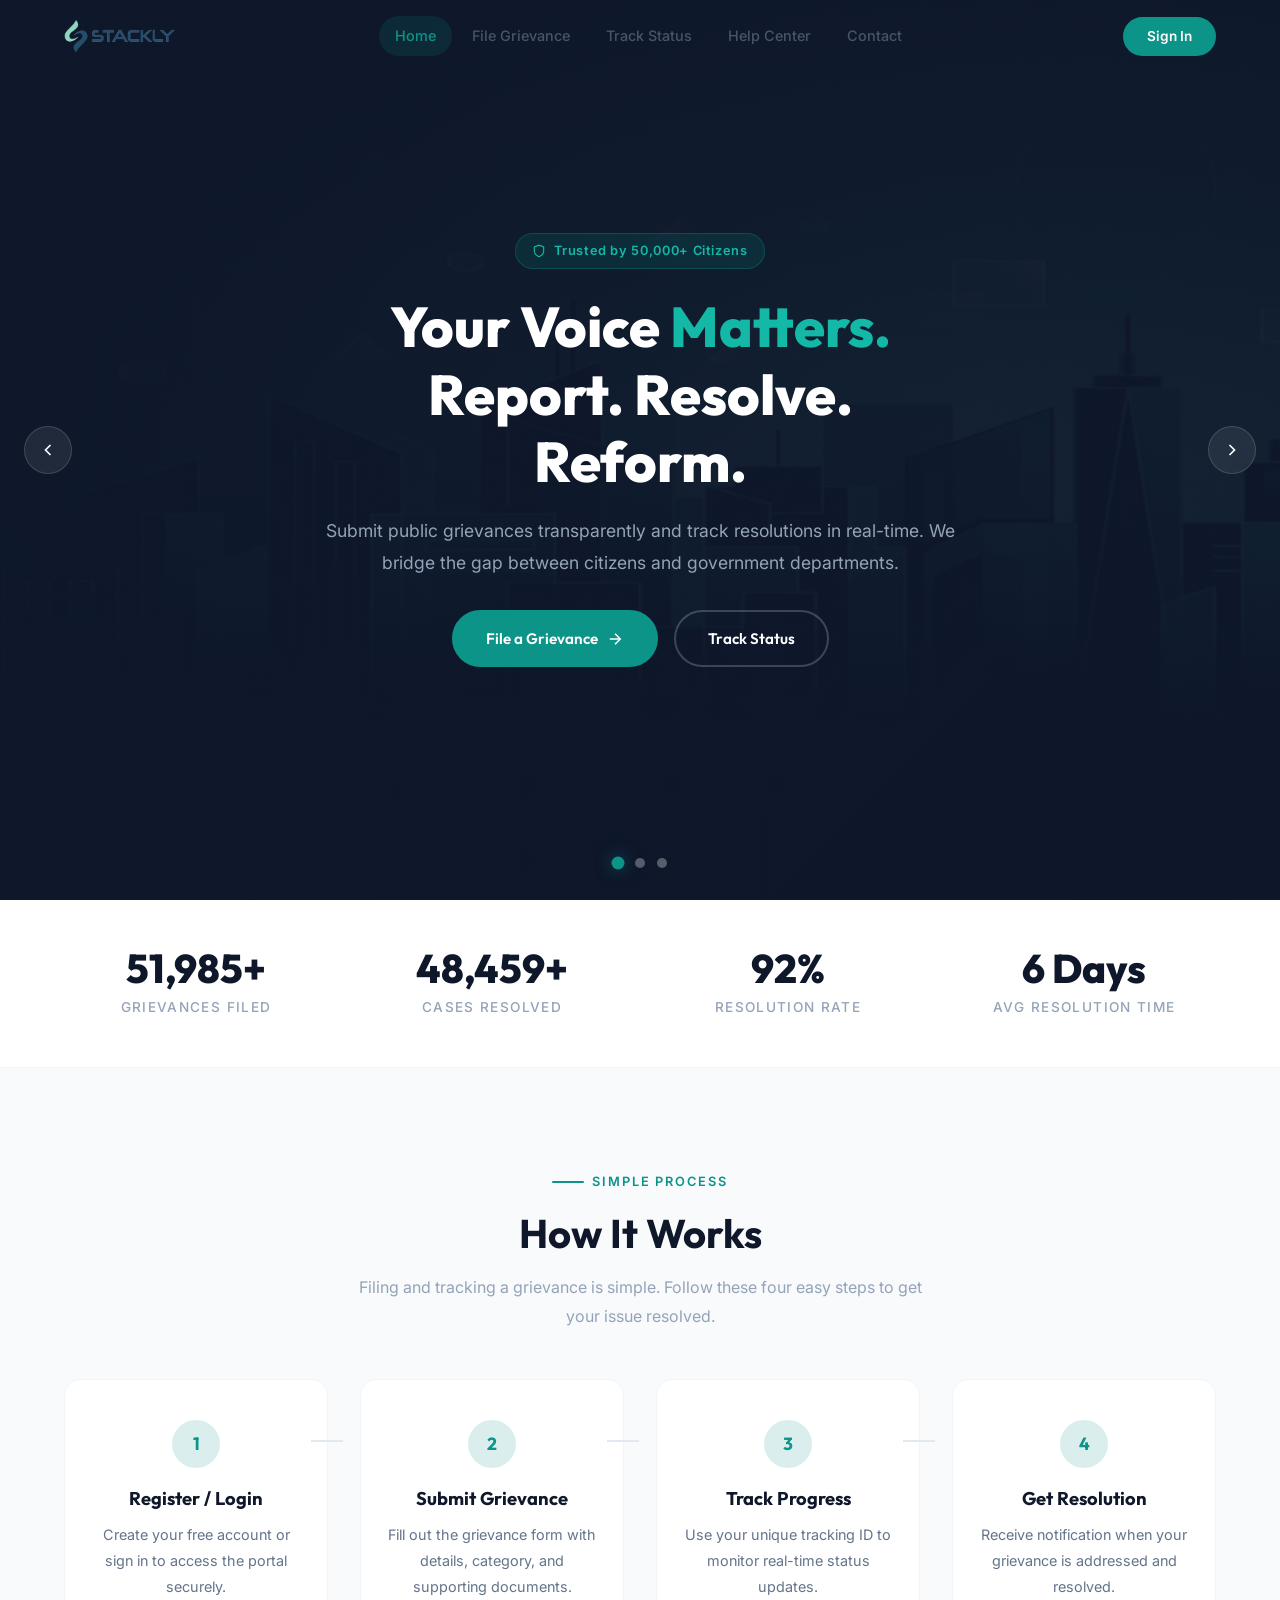
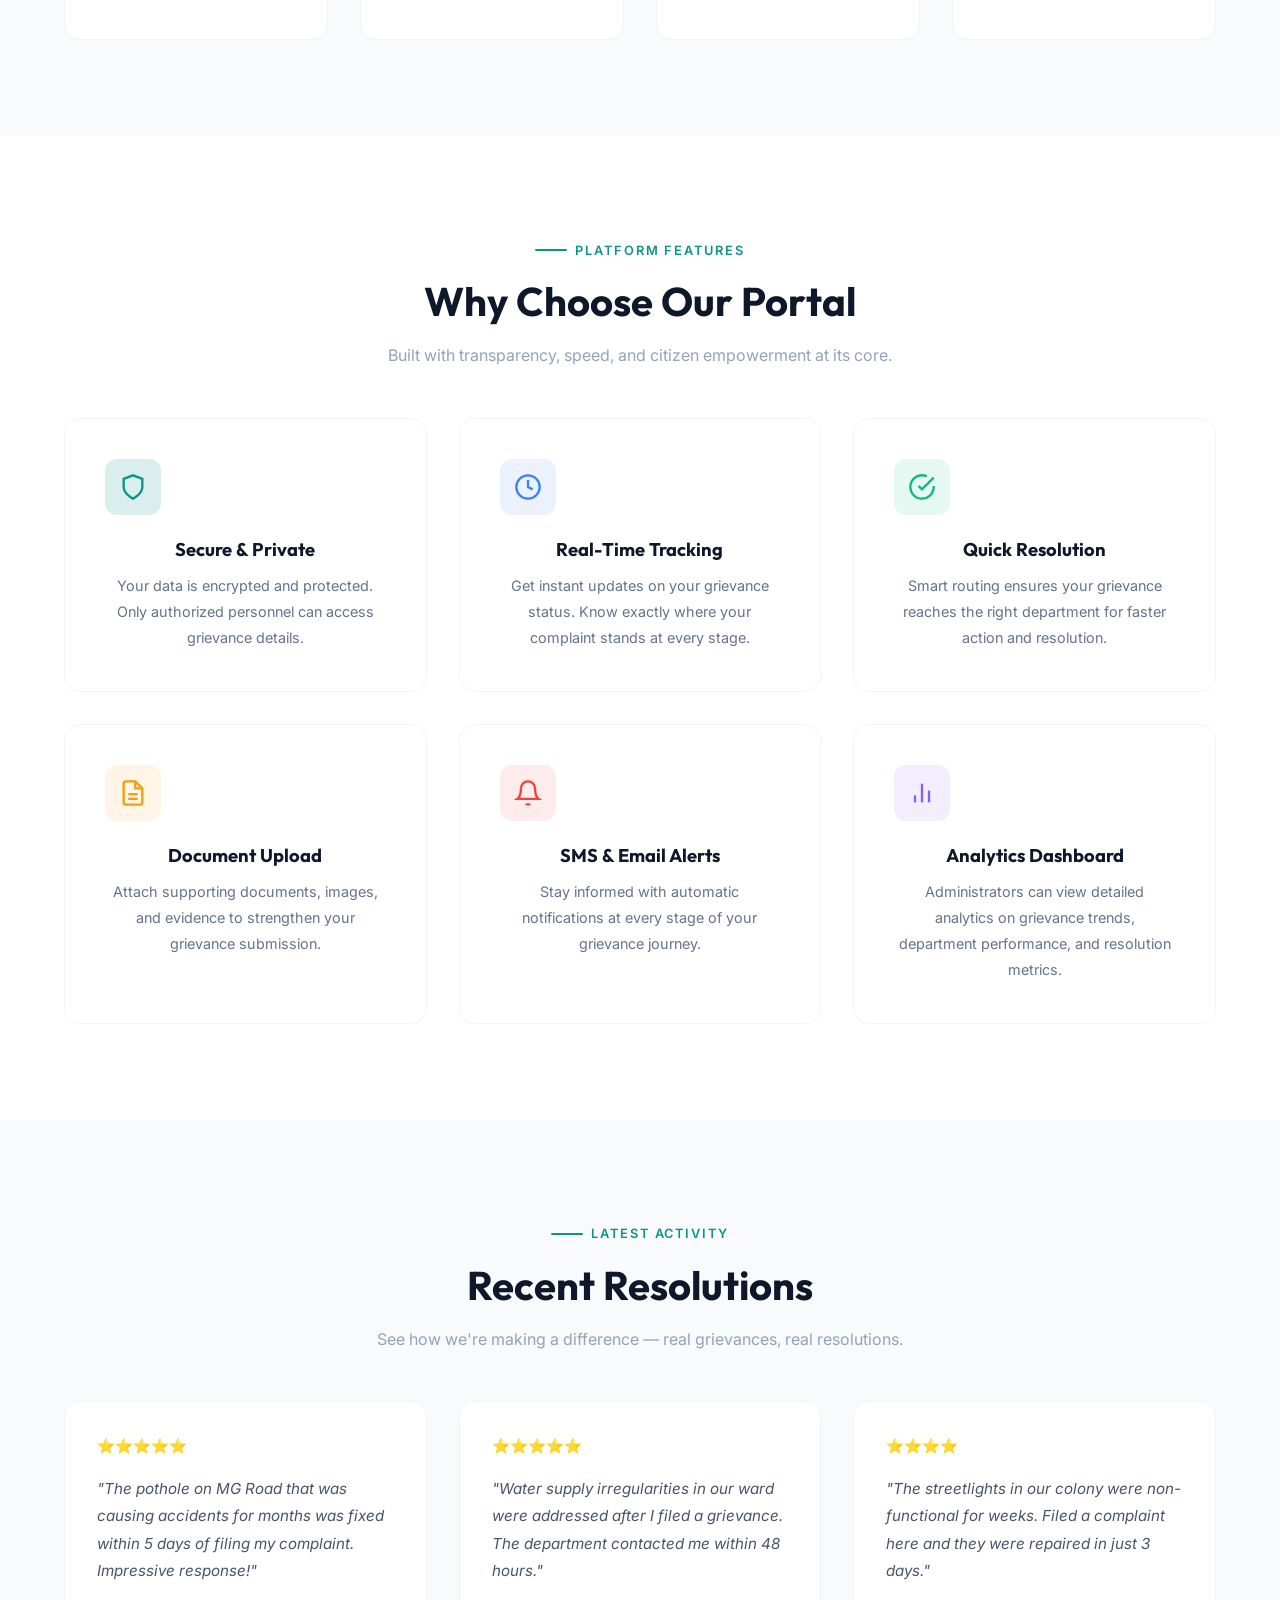
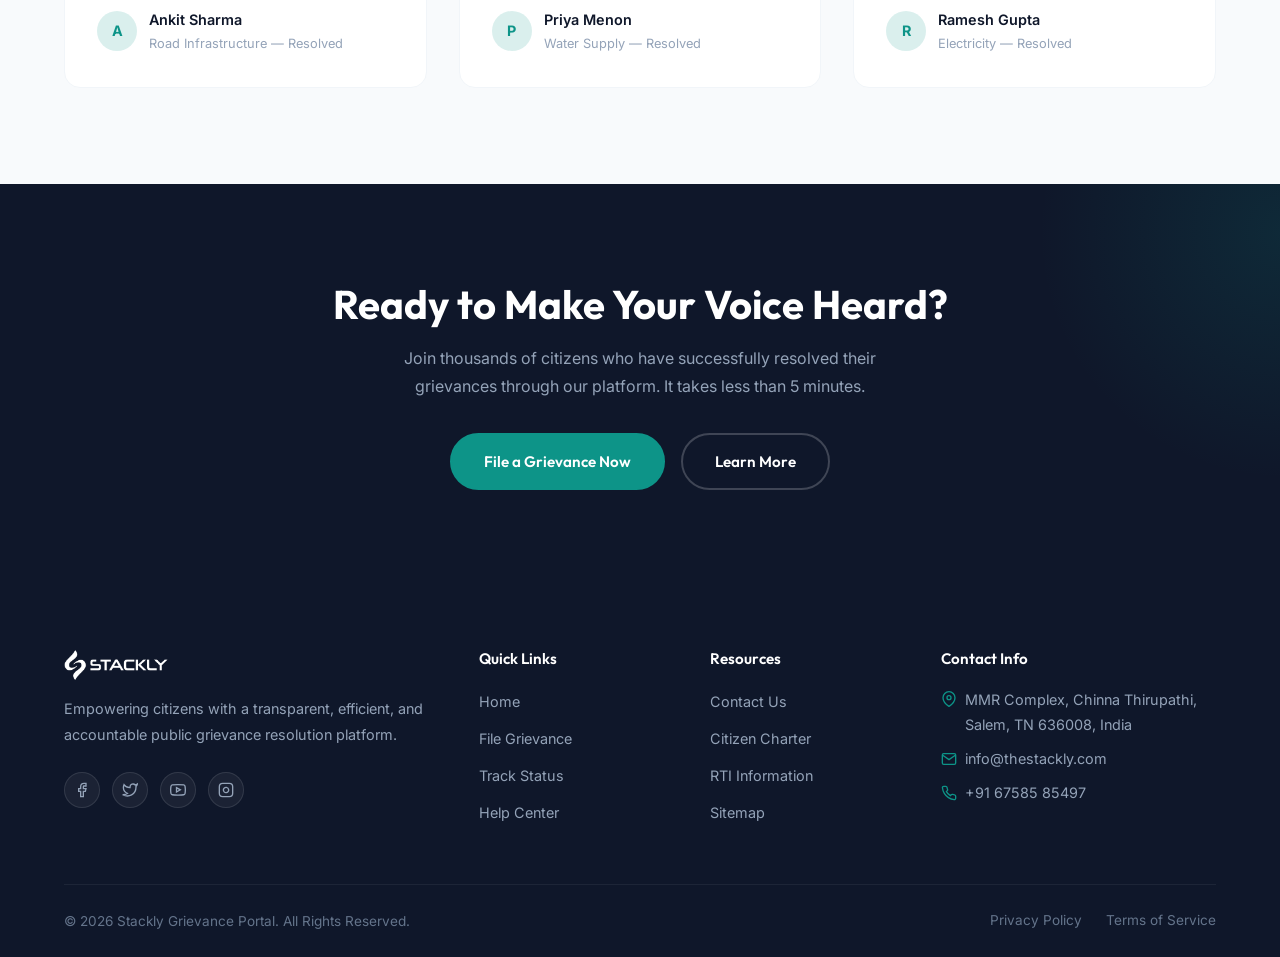
==== index.html @ f41c3563 "hi" ====
<!DOCTYPE html>
<html lang="en">
<head>
  <meta charset="UTF-8" />
  <meta name="viewport" content="width=device-width, initial-scale=1.0" />
  <title>Stackly — Public Grievance Portal</title>
  <meta name="description" content="Submit, track, and resolve public grievances efficiently. Your voice matters — Stackly ensures transparent and timely grievance resolution." />
  <link rel="stylesheet" href="css/style.css" />
</head>
<body>

  <!-- Page Loader -->
  <div id="page-loader" role="status" aria-label="Loading">
    <div class="loader-spinner"></div>
  </div>

  <!-- Header -->
  <header class="header" id="mainHeader">
    <div class="container">
      <a href="index.html" class="logo">
        <img src="images/logo-stackly.webp" alt="Stackly Grievance Portal" />
      </a>
      <nav class="nav-links">
        <a href="index.html" class="active">Home</a>
        <a href="file-grievance.html">File Grievance</a>
        <a href="track-grievance.html">Track Status</a>
        <a href="help-center.html">Help Center</a>
        <a href="contact.html">Contact</a>
      </nav>
      <div class="header-right">
        <a href="login.html" class="header-cta">Sign In</a>
        <button class="ham-btn" aria-label="Open menu">
          <svg viewBox="0 0 24 24" fill="none" stroke="currentColor" stroke-width="2"><line x1="3" y1="6" x2="21" y2="6"/><line x1="3" y1="12" x2="21" y2="12"/><line x1="3" y1="18" x2="21" y2="18"/></svg>
        </button>
      </div>
    </div>
  </header>

  <!-- Mobile Menu -->
  <div id="mobile-menu">
    <button class="mobile-close" aria-label="Close menu">
      <svg width="24" height="24" viewBox="0 0 24 24" fill="none" stroke="currentColor" stroke-width="2"><line x1="18" y1="6" x2="6" y2="18"/><line x1="6" y1="6" x2="18" y2="18"/></svg>
    </button>
    <img src="images/logo-stackly.webp" alt="Stackly" style="height:28px;filter:brightness(0) invert(1);margin-bottom:2rem;" />
    <a href="index.html">Home</a>
    <a href="file-grievance.html">File Grievance</a>
    <a href="track-grievance.html">Track Status</a>
    <a href="help-center.html">Help Center</a>
    <a href="contact.html">Contact</a>
    <a href="login.html" style="color:var(--teal-light);">Sign In</a>
  </div>

  <!-- ===== HERO SLIDER ===== -->
  <section class="hero-slider" id="heroSlider">
    <!-- Geometric Decorations -->
    <div class="hero-geo hero-geo-1"></div>
    <div class="hero-geo hero-geo-2"></div>
    <div class="hero-geo hero-geo-3"></div>

    <div class="hero-track">
      <!-- Slide 1 -->
      <div class="hero-slide active">
        <div class="hero-slide-bg" style="background-image:url('images/hero-1.webp')"></div>
        <div class="hero-slide-overlay"></div>
        <div class="hero-slide-content">
          <div class="hero-badge">
            <svg width="14" height="14" viewBox="0 0 24 24" fill="none" stroke="currentColor" stroke-width="2"><path d="M12 22s8-4 8-10V5l-8-3-8 3v7c0 6 8 10 8 10z"/></svg>
            Trusted by 50,000+ Citizens
          </div>
          <h1>Your Voice <span>Matters.</span><br />Report. Resolve. Reform.</h1>
          <p>Submit public grievances transparently and track resolutions in real-time. We bridge the gap between citizens and government departments.</p>
          <div class="hero-btns">
            <a href="file-grievance.html" class="btn btn-primary">File a Grievance <svg width="18" height="18" viewBox="0 0 24 24" fill="none" stroke="currentColor" stroke-width="2"><line x1="5" y1="12" x2="19" y2="12"/><polyline points="12 5 19 12 12 19"/></svg></a>
            <a href="track-grievance.html" class="btn-ghost">Track Status</a>
          </div>
        </div>
      </div>

      <!-- Slide 2 -->
      <div class="hero-slide">
        <div class="hero-slide-bg" style="background-image:url('images/hero-2.webp')"></div>
        <div class="hero-slide-overlay"></div>
        <div class="hero-slide-content">
          <div class="hero-badge">
            <svg width="14" height="14" viewBox="0 0 24 24" fill="none" stroke="currentColor" stroke-width="2"><circle cx="12" cy="12" r="10"/><polyline points="12 6 12 12 16 14"/></svg>
            Average Resolution: 7 Days
          </div>
          <h1>Fast. Transparent. <span>Accountable.</span></h1>
          <p>Every grievance receives a unique tracking ID. Monitor progress, receive updates, and hold departments accountable — all from one platform.</p>
          <div class="hero-btns">
            <a href="track-grievance.html" class="btn btn-primary">Track Your Grievance</a>
            <a href="help-center.html" class="btn-ghost">How It Works</a>
          </div>
        </div>
      </div>

      <!-- Slide 3 -->
      <div class="hero-slide">
        <div class="hero-slide-bg" style="background-image:url('images/hero-3.webp')"></div>
        <div class="hero-slide-overlay"></div>
        <div class="hero-slide-content">
          <div class="hero-badge">
            <svg width="14" height="14" viewBox="0 0 24 24" fill="none" stroke="currentColor" stroke-width="2"><path d="M17 21v-2a4 4 0 00-4-4H5a4 4 0 00-4 4v2"/><circle cx="9" cy="7" r="4"/><path d="M23 21v-2a4 4 0 00-3-3.87"/><path d="M16 3.13a4 4 0 010 7.75"/></svg>
            Built for Every Citizen
          </div>
          <h1>Building a <span>Better</span> Community Together</h1>
          <p>From infrastructure issues to public service complaints — our portal categorizes, prioritizes, and routes your grievances to the right department.</p>
          <div class="hero-btns">
            <a href="file-grievance.html" class="btn btn-primary">Get Started</a>
            <a href="contact.html" class="btn-ghost">Contact Us</a>
          </div>
        </div>
      </div>
    </div>

    <!-- Slider Controls -->
    <button class="slider-arrow slider-prev" aria-label="Previous slide">
      <svg viewBox="0 0 24 24" fill="none" stroke="currentColor" stroke-width="2"><polyline points="15 18 9 12 15 6"/></svg>
    </button>
    <button class="slider-arrow slider-next" aria-label="Next slide">
      <svg viewBox="0 0 24 24" fill="none" stroke="currentColor" stroke-width="2"><polyline points="9 6 15 12 9 18"/></svg>
    </button>

    <!-- Slider Dots -->
    <div class="slider-dots">
      <button class="slider-dot active" aria-label="Slide 1"></button>
      <button class="slider-dot" aria-label="Slide 2"></button>
      <button class="slider-dot" aria-label="Slide 3"></button>
    </div>
  </section>

  <!-- ===== STATS BAR ===== -->
  <section class="stats-bar">
    <div class="container">
      <div class="stats-grid reveal">
        <div class="stat-item">
          <div class="stat-number" data-count="52480" data-suffix="+">0</div>
          <div class="stat-label">Grievances Filed</div>
        </div>
        <div class="stat-item">
          <div class="stat-number" data-count="48920" data-suffix="+">0</div>
          <div class="stat-label">Cases Resolved</div>
        </div>
        <div class="stat-item">
          <div class="stat-number" data-count="93" data-suffix="%">0</div>
          <div class="stat-label">Resolution Rate</div>
        </div>
        <div class="stat-item">
          <div class="stat-number" data-count="7" data-suffix=" Days">0</div>
          <div class="stat-label">Avg Resolution Time</div>
        </div>
      </div>
    </div>
  </section>

  <!-- ===== HOW IT WORKS ===== -->
  <section class="section" style="background:var(--gray-50);">
    <div class="container text-center">
      <div class="reveal">
        <span class="section-label">Simple Process</span>
        <h2 class="section-title">How It Works</h2>
        <p class="section-subtitle">Filing and tracking a grievance is simple. Follow these four easy steps to get your issue resolved.</p>
      </div>

      <div class="steps-grid stagger-children">
        <div class="step-card reveal">
          <div class="step-number">1</div>
          <h4>Register / Login</h4>
          <p>Create your free account or sign in to access the portal securely.</p>
        </div>
        <div class="step-card reveal">
          <div class="step-number">2</div>
          <h4>Submit Grievance</h4>
          <p>Fill out the grievance form with details, category, and supporting documents.</p>
        </div>
        <div class="step-card reveal">
          <div class="step-number">3</div>
          <h4>Track Progress</h4>
          <p>Use your unique tracking ID to monitor real-time status updates.</p>
        </div>
        <div class="step-card reveal">
          <div class="step-number">4</div>
          <h4>Get Resolution</h4>
          <p>Receive notification when your grievance is addressed and resolved.</p>
        </div>
      </div>
    </div>
  </section>

  <!-- ===== FEATURES ===== -->
  <section class="section">
    <div class="container text-center">
      <div class="reveal">
        <span class="section-label">Platform Features</span>
        <h2 class="section-title">Why Choose Our Portal</h2>
        <p class="section-subtitle">Built with transparency, speed, and citizen empowerment at its core.</p>
      </div>

      <div class="features-grid stagger-children">
        <div class="feature-card reveal">
          <div class="feature-icon" style="background:var(--teal-glow);color:var(--teal);">
            <svg width="28" height="28" viewBox="0 0 24 24" fill="none" stroke="currentColor" stroke-width="2"><path d="M12 22s8-4 8-10V5l-8-3-8 3v7c0 6 8 10 8 10z"/></svg>
          </div>
          <h4>Secure & Private</h4>
          <p>Your data is encrypted and protected. Only authorized personnel can access grievance details.</p>
        </div>
        <div class="feature-card reveal">
          <div class="feature-icon" style="background:var(--info-bg);color:var(--info);">
            <svg width="28" height="28" viewBox="0 0 24 24" fill="none" stroke="currentColor" stroke-width="2"><circle cx="12" cy="12" r="10"/><polyline points="12 6 12 12 16 14"/></svg>
          </div>
          <h4>Real-Time Tracking</h4>
          <p>Get instant updates on your grievance status. Know exactly where your complaint stands at every stage.</p>
        </div>
        <div class="feature-card reveal">
          <div class="feature-icon" style="background:var(--success-bg);color:var(--success);">
            <svg width="28" height="28" viewBox="0 0 24 24" fill="none" stroke="currentColor" stroke-width="2"><path d="M22 11.08V12a10 10 0 11-5.93-9.14"/><polyline points="22 4 12 14.01 9 11.01"/></svg>
          </div>
          <h4>Quick Resolution</h4>
          <p>Smart routing ensures your grievance reaches the right department for faster action and resolution.</p>
        </div>
        <div class="feature-card reveal">
          <div class="feature-icon" style="background:var(--warning-bg);color:var(--warning);">
            <svg width="28" height="28" viewBox="0 0 24 24" fill="none" stroke="currentColor" stroke-width="2"><path d="M14 2H6a2 2 0 00-2 2v16a2 2 0 002 2h12a2 2 0 002-2V8z"/><polyline points="14 2 14 8 20 8"/><line x1="16" y1="13" x2="8" y2="13"/><line x1="16" y1="17" x2="8" y2="17"/></svg>
          </div>
          <h4>Document Upload</h4>
          <p>Attach supporting documents, images, and evidence to strengthen your grievance submission.</p>
        </div>
        <div class="feature-card reveal">
          <div class="feature-icon" style="background:var(--danger-bg);color:var(--danger);">
            <svg width="28" height="28" viewBox="0 0 24 24" fill="none" stroke="currentColor" stroke-width="2"><path d="M18 8A6 6 0 006 8c0 7-3 9-3 9h18s-3-2-3-9"/><path d="M13.73 21a2 2 0 01-3.46 0"/></svg>
          </div>
          <h4>SMS & Email Alerts</h4>
          <p>Stay informed with automatic notifications at every stage of your grievance journey.</p>
        </div>
        <div class="feature-card reveal">
          <div class="feature-icon" style="background:rgba(139,92,246,0.1);color:#8b5cf6;">
            <svg width="28" height="28" viewBox="0 0 24 24" fill="none" stroke="currentColor" stroke-width="2"><line x1="18" y1="20" x2="18" y2="10"/><line x1="12" y1="20" x2="12" y2="4"/><line x1="6" y1="20" x2="6" y2="14"/></svg>
          </div>
          <h4>Analytics Dashboard</h4>
          <p>Administrators can view detailed analytics on grievance trends, department performance, and resolution metrics.</p>
        </div>
      </div>
    </div>
  </section>

  <!-- ===== RECENT UPDATES ===== -->
  <section class="section" style="background:var(--gray-50);">
    <div class="container">
      <div class="text-center reveal">
        <span class="section-label">Latest Activity</span>
        <h2 class="section-title">Recent Resolutions</h2>
        <p class="section-subtitle">See how we're making a difference — real grievances, real resolutions.</p>
      </div>

      <div class="testimonials-grid stagger-children" style="margin-top: 2rem;">
        <div class="testimonial-card reveal">
          <div class="testimonial-stars">⭐⭐⭐⭐⭐</div>
          <p class="testimonial-text">"The pothole on MG Road that was causing accidents for months was fixed within 5 days of filing my complaint. Impressive response!"</p>
          <div class="testimonial-author">
            <div class="testimonial-avatar">A</div>
            <div>
              <div class="testimonial-name">Ankit Sharma</div>
              <div class="testimonial-role">Road Infrastructure — Resolved</div>
            </div>
          </div>
        </div>
        <div class="testimonial-card reveal">
          <div class="testimonial-stars">⭐⭐⭐⭐⭐</div>
          <p class="testimonial-text">"Water supply irregularities in our ward were addressed after I filed a grievance. The department contacted me within 48 hours."</p>
          <div class="testimonial-author">
            <div class="testimonial-avatar">P</div>
            <div>
              <div class="testimonial-name">Priya Menon</div>
              <div class="testimonial-role">Water Supply — Resolved</div>
            </div>
          </div>
        </div>
        <div class="testimonial-card reveal">
          <div class="testimonial-stars">⭐⭐⭐⭐</div>
          <p class="testimonial-text">"The streetlights in our colony were non-functional for weeks. Filed a complaint here and they were repaired in just 3 days."</p>
          <div class="testimonial-author">
            <div class="testimonial-avatar">R</div>
            <div>
              <div class="testimonial-name">Ramesh Gupta</div>
              <div class="testimonial-role">Electricity — Resolved</div>
            </div>
          </div>
        </div>
      </div>
    </div>
  </section>

  <!-- ===== CTA SECTION ===== -->
  <section class="cta-section section">
    <div class="container">
      <div class="cta-content reveal">
        <h2>Ready to Make Your Voice Heard?</h2>
        <p>Join thousands of citizens who have successfully resolved their grievances through our platform. It takes less than 5 minutes.</p>
        <div class="cta-btns">
          <a href="file-grievance.html" class="btn btn-primary">File a Grievance Now</a>
          <a href="help-center.html" class="btn btn-outline" style="color:var(--white);border-color:rgba(255,255,255,0.2);">Learn More</a>
        </div>
      </div>
    </div>
  </section>

  <!-- ===== FOOTER ===== -->
  <footer class="footer">
    <div class="container">
      <div class="footer-grid">
        <div class="footer-brand">
          <a href="index.html" class="logo"><img src="images/logo-stackly.webp" alt="Stackly" /></a>
          <p>Empowering citizens with a transparent, efficient, and accountable public grievance resolution platform.</p>
          <div class="footer-social">
            <a href="404.html" aria-label="Facebook"><svg viewBox="0 0 24 24" fill="none" stroke="currentColor" stroke-width="2"><path d="M18 2h-3a5 5 0 00-5 5v3H7v4h3v8h4v-8h3l1-4h-4V7a1 1 0 011-1h3z"/></svg></a>
            <a href="404.html" aria-label="Twitter"><svg viewBox="0 0 24 24" fill="none" stroke="currentColor" stroke-width="2"><path d="M23 3a10.9 10.9 0 01-3.14 1.53 4.48 4.48 0 00-7.86 3v1A10.66 10.66 0 013 4s-4 9 5 13a11.64 11.64 0 01-7 2c9 5 20 0 20-11.5a4.5 4.5 0 00-.08-.83A7.72 7.72 0 0023 3z"/></svg></a>
            <a href="404.html" aria-label="YouTube"><svg viewBox="0 0 24 24" fill="none" stroke="currentColor" stroke-width="2"><path d="M22.54 6.42a2.78 2.78 0 00-1.94-2C18.88 4 12 4 12 4s-6.88 0-8.6.46a2.78 2.78 0 00-1.94 2 29 29 0 00-.46 5.33 29 29 0 00.46 5.33 2.78 2.78 0 001.94 2c1.72.46 8.6.46 8.6.46s6.88 0 8.6-.46a2.78 2.78 0 001.94-2 29 29 0 00.46-5.33 29 29 0 00-.46-5.33z"/><polygon points="9.75 15.02 15.5 11.75 9.75 8.48 9.75 15.02"/></svg></a>
            <a href="404.html" aria-label="Instagram"><svg viewBox="0 0 24 24" fill="none" stroke="currentColor" stroke-width="2"><rect x="2" y="2" width="20" height="20" rx="5" ry="5"/><path d="M16 11.37A4 4 0 1112.63 8 4 4 0 0116 11.37z"/><line x1="17.5" y1="6.5" x2="17.51" y2="6.5"/></svg></a>
          </div>
        </div>
        <div class="footer-col">
          <h4>Quick Links</h4>
          <ul>
            <li><a href="index.html">Home</a></li>
            <li><a href="file-grievance.html">File Grievance</a></li>
            <li><a href="track-grievance.html">Track Status</a></li>
            <li><a href="help-center.html">Help Center</a></li>
          </ul>
        </div>
        <div class="footer-col">
          <h4>Resources</h4>
          <ul>
            <li><a href="contact.html">Contact Us</a></li>
            <li><a href="404.html">Citizen Charter</a></li>
            <li><a href="404.html">RTI Information</a></li>
            <li><a href="404.html">Sitemap</a></li>
          </ul>
        </div>
        <div class="footer-col">
          <h4>Contact Info</h4>
          <ul>
            <li>
              <a href="404.html" style="display:flex;align-items:flex-start;gap:0.5rem;">
                <svg width="16" height="16" viewBox="0 0 24 24" fill="none" stroke="currentColor" stroke-width="2" style="margin-top:3px;flex-shrink:0;"><path d="M21 10c0 7-9 13-9 13s-9-6-9-13a9 9 0 0118 0z"/><circle cx="12" cy="10" r="3"/></svg>
                MMR Complex, Chinna Thirupathi, Salem, TN 636008, India
              </a>
            </li>
            <li>
              <a href="mailto:info@thestackly.com" style="display:flex;align-items:center;gap:0.5rem;">
                <svg width="16" height="16" viewBox="0 0 24 24" fill="none" stroke="currentColor" stroke-width="2"><path d="M4 4h16c1.1 0 2 .9 2 2v12c0 1.1-.9 2-2 2H4c-1.1 0-2-.9-2-2V6c0-1.1.9-2 2-2z"/><polyline points="22,6 12,13 2,6"/></svg>
                info@thestackly.com
              </a>
            </li>
            <li>
              <a href="tel:+916758585497" style="display:flex;align-items:center;gap:0.5rem;">
                <svg width="16" height="16" viewBox="0 0 24 24" fill="none" stroke="currentColor" stroke-width="2"><path d="M22 16.92v3a2 2 0 01-2.18 2 19.79 19.79 0 01-8.63-3.07 19.5 19.5 0 01-6-6 19.79 19.79 0 01-3.07-8.67A2 2 0 014.11 2h3a2 2 0 012 1.72 12.84 12.84 0 00.7 2.81 2 2 0 01-.45 2.11L8.09 9.91a16 16 0 006 6l1.27-1.27a2 2 0 012.11-.45 12.84 12.84 0 002.81.7A2 2 0 0122 16.92z"/></svg>
                +91 67585 85497
              </a>
            </li>
          </ul>
        </div>
      </div>
      <div class="footer-bottom">
        <p>&copy; 2026 Stackly Grievance Portal. All Rights Reserved.</p>
        <div class="footer-bottom-links">
          <a href="404.html">Privacy Policy</a>
          <a href="404.html">Terms of Service</a>
        </div>
      </div>
    </div>
  </footer>

  <script src="js/main.js"></script>
</body>
</html>
---- css/style.css ----
/* ============================================
   STACKLY PUBLIC GRIEVANCE PORTAL
   Minimalistic Theme — CSS Design System
   ============================================ */

/* ---------- Google Fonts ---------- */
@import url('https://fonts.googleapis.com/css2?family=Inter:wght@300;400;500;600;700&family=Outfit:wght@400;500;600;700;800&display=swap');

/* ---------- CSS Custom Properties ---------- */
:root {
  /* Primary Palette */
  --navy: #0f172a;
  --navy-light: #1e293b;
  --navy-lighter: #334155;
  --teal: #0d9488;
  --teal-light: #14b8a6;
  --teal-dark: #0f766e;
  --teal-glow: rgba(13, 148, 136, 0.15);

  /* Neutrals */
  --white: #ffffff;
  --gray-50: #f8fafc;
  --gray-100: #f1f5f9;
  --gray-200: #e2e8f0;
  --gray-300: #cbd5e1;
  --gray-400: #94a3b8;
  --gray-500: #64748b;
  --gray-600: #475569;
  --gray-700: #334155;
  --gray-800: #1e293b;
  --gray-900: #0f172a;

  /* Semantic */
  --success: #10b981;
  --success-bg: rgba(16, 185, 129, 0.1);
  --warning: #f59e0b;
  --warning-bg: rgba(245, 158, 11, 0.1);
  --danger: #ef4444;
  --danger-bg: rgba(239, 68, 68, 0.1);
  --info: #3b82f6;
  --info-bg: rgba(59, 130, 246, 0.1);

  /* Typography */
  --font-body: 'Inter', -apple-system, BlinkMacSystemFont, sans-serif;
  --font-heading: 'Outfit', 'Inter', sans-serif;

  /* Spacing */
  --section-pad: clamp(3rem, 8vw, 6rem);
  --container-max: 1200px;

  /* Shadows */
  --shadow-sm: 0 1px 2px rgba(15, 23, 42, 0.04);
  --shadow-md: 0 4px 12px rgba(15, 23, 42, 0.06);
  --shadow-lg: 0 8px 30px rgba(15, 23, 42, 0.08);
  --shadow-xl: 0 20px 50px rgba(15, 23, 42, 0.12);
  --shadow-teal: 0 4px 20px rgba(13, 148, 136, 0.2);

  /* Borders */
  --radius-sm: 0.5rem;
  --radius-md: 0.75rem;
  --radius-lg: 1rem;
  --radius-xl: 1.5rem;
  --radius-full: 9999px;

  /* Transitions */
  --ease-out: cubic-bezier(0.22, 1, 0.36, 1);
  --transition: 0.3s var(--ease-out);
}

/* ---------- Reset & Base ---------- */
*, *::before, *::after { box-sizing: border-box; margin: 0; padding: 0; }

html {
  scroll-behavior: smooth;
  font-size: 16px;
  -webkit-text-size-adjust: 100%;
}

body {
  font-family: var(--font-body);
  color: var(--gray-700);
  background: var(--white);
  line-height: 1.7;
  overflow-x: hidden;
  -webkit-font-smoothing: antialiased;
  -moz-osx-font-smoothing: grayscale;
}

img { max-width: 100%; height: auto; display: block; }
a { text-decoration: none; color: inherit; transition: color var(--transition); }
ul, ol { list-style: none; }
button { cursor: pointer; border: none; background: none; font-family: inherit; }
input, textarea, select { font-family: inherit; font-size: inherit; }

h1, h2, h3, h4, h5, h6 {
  font-family: var(--font-heading);
  color: var(--navy);
  line-height: 1.2;
  font-weight: 700;
}

h1 { font-size: clamp(2rem, 5vw, 3.5rem); }
h2 { font-size: clamp(1.5rem, 4vw, 2.5rem); }
h3 { font-size: clamp(1.2rem, 3vw, 1.75rem); }
h4 { font-size: 1.15rem; }

p { color: var(--gray-500); line-height: 1.8; }

/* ---------- Utilities ---------- */
.container { width: 100%; max-width: var(--container-max); margin: 0 auto; padding: 0 1.5rem; }
.text-center { text-align: center; }
.text-teal { color: var(--teal); }

.section { padding: var(--section-pad) 0; }

.section-label {
  display: inline-flex;
  align-items: center;
  gap: 0.5rem;
  font-size: 0.8rem;
  font-weight: 600;
  text-transform: uppercase;
  letter-spacing: 0.15em;
  color: var(--teal);
  margin-bottom: 1rem;
}

.section-label::before {
  content: '';
  width: 2rem;
  height: 2px;
  background: var(--teal);
  border-radius: 2px;
}

.section-title { margin-bottom: 1rem; }
.section-subtitle { max-width: 600px; margin: 0 auto 3rem; color: var(--gray-400); }

/* ---------- Buttons ---------- */
.btn {
  display: inline-flex;
  align-items: center;
  justify-content: center;
  gap: 0.5rem;
  padding: 0.85rem 2rem;
  font-family: var(--font-heading);
  font-size: 0.95rem;
  font-weight: 600;
  border-radius: var(--radius-full);
  transition: all var(--transition);
  border: 2px solid transparent;
  white-space: nowrap;
}

.btn svg { width: 18px; height: 18px; }

.btn-primary {
  background: var(--teal);
  color: var(--white);
  border-color: var(--teal);
}
.btn-primary:hover {
  background: var(--teal-dark);
  border-color: var(--teal-dark);
  transform: translateY(-2px);
  box-shadow: var(--shadow-teal);
}

.btn-outline {
  background: transparent;
  color: var(--navy);
  border-color: var(--gray-200);
}
.btn-outline:hover {
  border-color: var(--teal);
  color: var(--teal);
  transform: translateY(-2px);
}

.btn-navy {
  background: var(--navy);
  color: var(--white);
  border-color: var(--navy);
}
.btn-navy:hover {
  background: var(--navy-light);
  border-color: var(--navy-light);
  transform: translateY(-2px);
  box-shadow: var(--shadow-lg);
}

.btn-sm {
  padding: 0.5rem 1.25rem;
  font-size: 0.85rem;
}

.btn-danger {
  background: transparent;
  color: var(--danger);
  border-color: rgba(239, 68, 68, 0.3);
}
.btn-danger:hover {
  background: var(--danger);
  color: var(--white);
  border-color: var(--danger);
}

/* ---------- Page Loader ---------- */
#page-loader {
  position: fixed;
  inset: 0;
  z-index: 99999;
  background: var(--white);
  display: flex;
  align-items: center;
  justify-content: center;
  transition: opacity 0.5s, visibility 0.5s;
}
#page-loader.hidden { opacity: 0; visibility: hidden; pointer-events: none; }
.loader-spinner {
  width: 48px;
  height: 48px;
  border: 3px solid var(--gray-200);
  border-top-color: var(--teal);
  border-radius: 50%;
  animation: spin 0.8s linear infinite;
}
.loader-logo {
  position: absolute;
  height: 20px;
  opacity: 0.6;
}
@keyframes spin { to { transform: rotate(360deg); } }

/* ============================================
   HEADER / NAVIGATION
   ============================================ */
.header {
  position: fixed;
  top: 0;
  left: 0;
  width: 100%;
  z-index: 1000;
  padding: 1rem 0;
  transition: all var(--transition);
  background: transparent;
}

.header.scrolled {
  background: rgba(255, 255, 255, 0.95);
  backdrop-filter: blur(20px);
  -webkit-backdrop-filter: blur(20px);
  box-shadow: var(--shadow-sm);
  padding: 0.6rem 0;
}

.header .container {
  display: flex;
  align-items: center;
  justify-content: space-between;
}

.logo img { height: 32px; transition: var(--transition); }

.nav-links {
  display: flex;
  align-items: center;
  gap: 0.25rem;
}

.nav-links a {
  padding: 0.5rem 1rem;
  font-size: 0.9rem;
  font-weight: 500;
  color: var(--gray-600);
  border-radius: var(--radius-full);
  transition: all var(--transition);
  position: relative;
}

.nav-links a:hover,
.nav-links a.active {
  color: var(--teal);
  background: var(--teal-glow);
}

.header-right {
  display: flex;
  align-items: center;
  gap: 0.75rem;
}

.header-cta {
  padding: 0.5rem 1.5rem;
  font-size: 0.85rem;
  font-weight: 600;
  background: var(--teal);
  color: var(--white);
  border-radius: var(--radius-full);
  transition: all var(--transition);
}
.header-cta:hover {
  background: var(--teal-dark);
  transform: translateY(-1px);
  box-shadow: var(--shadow-teal);
}

/* Hamburger */
.ham-btn {
  display: none;
  width: 40px;
  height: 40px;
  align-items: center;
  justify-content: center;
  border-radius: var(--radius-sm);
  color: var(--navy);
  transition: var(--transition);
}
.ham-btn:hover { background: var(--gray-100); }
.ham-btn svg { width: 22px; height: 22px; }

/* Mobile Menu Overlay */
#mobile-menu {
  display: none;
  position: fixed;
  inset: 0;
  z-index: 9999;
  background: var(--navy);
  flex-direction: column;
  align-items: center;
  justify-content: center;
  gap: 0.5rem;
}

#mobile-menu a {
  color: var(--white);
  font-family: var(--font-heading);
  font-size: 1.6rem;
  font-weight: 600;
  padding: 0.75rem 2rem;
  border-radius: var(--radius-md);
  transition: var(--transition);
}
#mobile-menu a:hover { color: var(--teal-light); background: rgba(255,255,255,0.05); }

.mobile-close {
  position: absolute;
  top: 1.5rem;
  right: 1.5rem;
  color: var(--white);
  width: 40px;
  height: 40px;
  display: flex;
  align-items: center;
  justify-content: center;
  border-radius: var(--radius-sm);
  transition: var(--transition);
}
.mobile-close:hover { background: rgba(255,255,255,0.1); }

/* ============================================
   HERO SLIDER
   ============================================ */
.hero-slider {
  position: relative;
  width: 100%;
  height: 100vh;
  min-height: 600px;
  overflow: hidden;
  background: var(--navy);
}

.hero-track {
  display: flex;
  height: 100%;
  transition: transform 0.8s var(--ease-out);
}

.hero-slide {
  min-width: 100%;
  height: 100%;
  position: relative;
  display: flex;
  align-items: center;
  justify-content: center;
  overflow: hidden;
}

.hero-slide-bg {
  position: absolute;
  inset: 0;
  background-size: cover;
  background-position: center;
  opacity: 0.25;
  transform: scale(1.05);
  transition: transform 6s ease;
}

.hero-slide.active .hero-slide-bg { transform: scale(1); }

.hero-slide-overlay {
  position: absolute;
  inset: 0;
  background: linear-gradient(135deg, rgba(15,23,42,0.92), rgba(15,23,42,0.7));
}

.hero-slide-content {
  position: relative;
  z-index: 2;
  text-align: center;
  max-width: 700px;
  padding: 2rem;
  opacity: 0;
  transform: translateY(30px);
  transition: all 0.8s var(--ease-out) 0.3s;
}

.hero-slide.active .hero-slide-content {
  opacity: 1;
  transform: translateY(0);
}

.hero-badge {
  display: inline-flex;
  align-items: center;
  gap: 0.5rem;
  padding: 0.4rem 1rem;
  background: rgba(13, 148, 136, 0.15);
  border: 1px solid rgba(13, 148, 136, 0.3);
  border-radius: var(--radius-full);
  color: var(--teal-light);
  font-size: 0.8rem;
  font-weight: 600;
  letter-spacing: 0.05em;
  margin-bottom: 1.5rem;
}

.hero-slide-content h1 {
  color: var(--white);
  margin-bottom: 1.25rem;
  font-weight: 800;
}
.hero-slide-content h1 span { color: var(--teal-light); }

.hero-slide-content p {
  color: var(--gray-400);
  font-size: 1.1rem;
  margin-bottom: 2rem;
  line-height: 1.8;
}

.hero-btns { display: flex; gap: 1rem; justify-content: center; flex-wrap: wrap; }

.hero-btns .btn-primary {
  background: var(--teal);
  border-color: var(--teal);
}
.hero-btns .btn-primary:hover {
  background: var(--teal-dark);
  border-color: var(--teal-dark);
  box-shadow: 0 8px 30px rgba(13, 148, 136, 0.3);
}

.hero-btns .btn-ghost {
  background: transparent;
  color: var(--white);
  border: 2px solid rgba(255,255,255,0.2);
  border-radius: var(--radius-full);
  padding: 0.85rem 2rem;
  font-family: var(--font-heading);
  font-weight: 600;
  font-size: 0.95rem;
  transition: all var(--transition);
}
.hero-btns .btn-ghost:hover {
  border-color: var(--white);
  background: rgba(255,255,255,0.05);
}

/* Slider Arrows */
.slider-arrow {
  position: absolute;
  top: 50%;
  transform: translateY(-50%);
  z-index: 10;
  width: 48px;
  height: 48px;
  border-radius: 50%;
  display: flex;
  align-items: center;
  justify-content: center;
  background: rgba(255,255,255,0.08);
  backdrop-filter: blur(10px);
  color: var(--white);
  border: 1px solid rgba(255,255,255,0.15);
  transition: all var(--transition);
}
.slider-arrow:hover {
  background: rgba(13, 148, 136, 0.3);
  border-color: var(--teal);
}
.slider-arrow svg { width: 20px; height: 20px; }
.slider-prev { left: 1.5rem; }
.slider-next { right: 1.5rem; }

/* Slider Dots */
.slider-dots {
  position: absolute;
  bottom: 2rem;
  left: 50%;
  transform: translateX(-50%);
  display: flex;
  gap: 0.75rem;
  z-index: 10;
}

.slider-dot {
  width: 10px;
  height: 10px;
  border-radius: 50%;
  background: rgba(255,255,255,0.3);
  border: none;
  transition: all var(--transition);
}
.slider-dot.active {
  background: var(--teal);
  transform: scale(1.3);
  box-shadow: 0 0 12px rgba(13, 148, 136, 0.5);
}
.slider-dot:hover { background: rgba(255,255,255,0.6); }

/* Geometric Decoration */
.hero-geo {
  position: absolute;
  border-radius: 50%;
  border: 1px solid rgba(13, 148, 136, 0.15);
  animation: float 8s ease-in-out infinite;
}
.hero-geo-1 { width: 200px; height: 200px; top: 10%; right: 5%; animation-delay: 0s; }
.hero-geo-2 { width: 120px; height: 120px; bottom: 20%; left: 8%; animation-delay: 2s; }
.hero-geo-3 { width: 80px; height: 80px; top: 30%; left: 15%; animation-delay: 4s; border-radius: 30%; }

@keyframes float {
  0%, 100% { transform: translateY(0) rotate(0deg); }
  50% { transform: translateY(-20px) rotate(5deg); }
}

/* ============================================
   SCROLL ANIMATIONS
   ============================================ */
.reveal {
  opacity: 0;
  transform: translateY(40px);
  transition: opacity 0.7s var(--ease-out), transform 0.7s var(--ease-out);
}
.reveal.visible {
  opacity: 1;
  transform: translateY(0);
}

.reveal-left {
  opacity: 0;
  transform: translateX(-40px);
  transition: opacity 0.7s var(--ease-out), transform 0.7s var(--ease-out);
}
.reveal-left.visible { opacity: 1; transform: translateX(0); }

.reveal-right {
  opacity: 0;
  transform: translateX(40px);
  transition: opacity 0.7s var(--ease-out), transform 0.7s var(--ease-out);
}
.reveal-right.visible { opacity: 1; transform: translateX(0); }

.reveal-scale {
  opacity: 0;
  transform: scale(0.9);
  transition: opacity 0.7s var(--ease-out), transform 0.7s var(--ease-out);
}
.reveal-scale.visible { opacity: 1; transform: scale(1); }

/* Stagger children */
.stagger-children > * { transition-delay: calc(var(--i, 0) * 0.1s); }

/* ============================================
   STATS BAR
   ============================================ */
.stats-bar {
  background: var(--white);
  border-bottom: 1px solid var(--gray-100);
  padding: 3rem 0;
  position: relative;
}

.stats-grid {
  display: grid;
  grid-template-columns: repeat(4, 1fr);
  gap: 2rem;
}

.stat-item { text-align: center; }

.stat-number {
  font-family: var(--font-heading);
  font-size: 2.5rem;
  font-weight: 800;
  color: var(--navy);
  line-height: 1;
  margin-bottom: 0.5rem;
}

.stat-number span { color: var(--teal); }

.stat-label {
  font-size: 0.85rem;
  color: var(--gray-400);
  font-weight: 500;
  text-transform: uppercase;
  letter-spacing: 0.1em;
}

/* ============================================
   HOW IT WORKS
   ============================================ */
.steps-grid {
  display: grid;
  grid-template-columns: repeat(4, 1fr);
  gap: 2rem;
  margin-top: 1rem;
}

.step-card {
  text-align: center;
  padding: 2.5rem 1.5rem;
  border-radius: var(--radius-lg);
  background: var(--white);
  border: 1px solid var(--gray-100);
  transition: all var(--transition);
  position: relative;
}

.step-card:hover {
  border-color: var(--teal);
  transform: translateY(-6px);
  box-shadow: var(--shadow-lg);
}

.step-number {
  width: 48px;
  height: 48px;
  border-radius: 50%;
  background: var(--teal-glow);
  color: var(--teal);
  font-family: var(--font-heading);
  font-size: 1.1rem;
  font-weight: 700;
  display: flex;
  align-items: center;
  justify-content: center;
  margin: 0 auto 1.25rem;
}

.step-card h4 { margin-bottom: 0.75rem; }
.step-card p { font-size: 0.9rem; }

/* Connector line between steps */
.step-card::after {
  content: '';
  position: absolute;
  top: 3.75rem;
  right: -1rem;
  width: 2rem;
  height: 2px;
  background: var(--gray-200);
}
.step-card:last-child::after { display: none; }

/* ============================================
   FEATURES SECTION
   ============================================ */
.features-grid {
  display: grid;
  grid-template-columns: repeat(3, 1fr);
  gap: 2rem;
}

.feature-card {
  padding: 2.5rem;
  border-radius: var(--radius-lg);
  background: var(--white);
  border: 1px solid var(--gray-100);
  transition: all var(--transition);
}

.feature-card:hover {
  border-color: transparent;
  transform: translateY(-4px);
  box-shadow: var(--shadow-lg);
}

.feature-icon {
  width: 56px;
  height: 56px;
  border-radius: var(--radius-md);
  display: flex;
  align-items: center;
  justify-content: center;
  margin-bottom: 1.5rem;
  font-size: 1.4rem;
}

.feature-card h4 { margin-bottom: 0.75rem; }
.feature-card p { font-size: 0.9rem; }

/* ============================================
   TESTIMONIALS
   ============================================ */
.testimonials { background: var(--gray-50); }

.testimonials-grid {
  display: grid;
  grid-template-columns: repeat(3, 1fr);
  gap: 2rem;
}

.testimonial-card {
  padding: 2rem;
  border-radius: var(--radius-lg);
  background: var(--white);
  border: 1px solid var(--gray-100);
  transition: all var(--transition);
}

.testimonial-card:hover {
  transform: translateY(-4px);
  box-shadow: var(--shadow-lg);
  border-color: transparent;
}

.testimonial-stars {
  color: var(--warning);
  margin-bottom: 1rem;
  font-size: 0.9rem;
}

.testimonial-text {
  font-style: italic;
  margin-bottom: 1.5rem;
  font-size: 0.95rem;
  line-height: 1.8;
  color: var(--gray-600);
}

.testimonial-author {
  display: flex;
  align-items: center;
  gap: 0.75rem;
}

.testimonial-avatar {
  width: 40px;
  height: 40px;
  border-radius: 50%;
  background: var(--teal-glow);
  color: var(--teal);
  display: flex;
  align-items: center;
  justify-content: center;
  font-weight: 700;
  font-size: 0.9rem;
}

.testimonial-name {
  font-weight: 600;
  color: var(--navy);
  font-size: 0.9rem;
}

.testimonial-role {
  font-size: 0.8rem;
  color: var(--gray-400);
}

/* ============================================
   CTA SECTION
   ============================================ */
.cta-section {
  background: var(--navy);
  position: relative;
  overflow: hidden;
}

.cta-section::before {
  content: '';
  position: absolute;
  top: -50%;
  right: -20%;
  width: 500px;
  height: 500px;
  border-radius: 50%;
  background: radial-gradient(circle, rgba(13,148,136,0.15), transparent 70%);
}

.cta-content {
  text-align: center;
  position: relative;
  z-index: 2;
}

.cta-content h2 { color: var(--white); margin-bottom: 1rem; }
.cta-content p { color: var(--gray-400); margin-bottom: 2rem; max-width: 500px; margin-left: auto; margin-right: auto; }
.cta-btns { display: flex; gap: 1rem; justify-content: center; flex-wrap: wrap; }

/* ============================================
   FOOTER
   ============================================ */
.footer {
  background: var(--navy);
  padding: 4rem 0 0;
  color: var(--gray-400);
}

.footer-grid {
  display: grid;
  grid-template-columns: 2fr 1fr 1fr 1.5fr;
  gap: 3rem;
  margin-bottom: 3rem;
}

.footer-brand p {
  color: var(--gray-400);
  font-size: 0.9rem;
  line-height: 1.8;
  margin-top: 1rem;
  margin-bottom: 1.5rem;
}

.footer-brand .logo img { filter: brightness(0) invert(1); height: 30px; margin-bottom: 0.5rem; }

.footer-social {
  display: flex;
  gap: 0.75rem;
}

.footer-social a {
  width: 36px;
  height: 36px;
  border-radius: 50%;
  display: flex;
  align-items: center;
  justify-content: center;
  background: rgba(255,255,255,0.05);
  border: 1px solid rgba(255,255,255,0.1);
  color: var(--gray-400);
  transition: all var(--transition);
}
.footer-social a:hover {
  background: var(--teal);
  border-color: var(--teal);
  color: var(--white);
  transform: translateY(-2px);
}
.footer-social a svg { width: 16px; height: 16px; }

.footer-col h4 {
  color: var(--white);
  font-size: 0.95rem;
  font-weight: 600;
  margin-bottom: 1.25rem;
}

.footer-col ul li { margin-bottom: 0.6rem; }

.footer-col a {
  color: var(--gray-400);
  font-size: 0.9rem;
  transition: all var(--transition);
  display: inline-flex;
  align-items: center;
  gap: 0.5rem;
}
.footer-col a:hover { color: var(--teal-light); padding-left: 4px; }

.footer-col a svg { width: 16px; height: 16px; stroke: var(--teal); flex-shrink: 0; }

.footer-bottom {
  border-top: 1px solid rgba(255,255,255,0.06);
  padding: 1.5rem 0;
  display: flex;
  justify-content: space-between;
  align-items: center;
  flex-wrap: wrap;
  gap: 1rem;
}

.footer-bottom p { color: var(--gray-500); font-size: 0.85rem; }
.footer-bottom-links { display: flex; gap: 1.5rem; }
.footer-bottom-links a { color: var(--gray-500); font-size: 0.85rem; }
.footer-bottom-links a:hover { color: var(--teal-light); }

/* ============================================
   CONTACT PAGE
   ============================================ */
.page-hero {
  background: var(--navy);
  padding: 8rem 0 4rem;
  text-align: center;
  position: relative;
  overflow: hidden;
}
.page-hero::before {
  content: '';
  position: absolute;
  bottom: -50%;
  left: -10%;
  width: 400px;
  height: 400px;
  border-radius: 50%;
  background: radial-gradient(circle, rgba(13,148,136,0.12), transparent 70%);
}
.page-hero h1 { color: var(--white); margin-bottom: 1rem; position: relative; }
.page-hero p { color: var(--gray-400); max-width: 500px; margin: 0 auto; position: relative; }

.contact-grid {
  display: grid;
  grid-template-columns: 1fr 1fr;
  gap: 3rem;
  margin-top: 3rem;
}

.contact-info-cards {
  display: flex;
  flex-direction: column;
  gap: 1.5rem;
}

.contact-info-card {
  display: flex;
  align-items: flex-start;
  gap: 1.25rem;
  padding: 1.5rem;
  border-radius: var(--radius-lg);
  background: var(--white);
  border: 1px solid var(--gray-100);
  transition: all var(--transition);
}

.contact-info-card:hover {
  border-color: var(--teal);
  transform: translateX(6px);
  box-shadow: var(--shadow-md);
}

.contact-info-icon {
  width: 48px;
  height: 48px;
  min-width: 48px;
  border-radius: var(--radius-md);
  background: var(--teal-glow);
  color: var(--teal);
  display: flex;
  align-items: center;
  justify-content: center;
}
.contact-info-icon svg { width: 22px; height: 22px; }

.contact-info-card h4 { font-size: 1rem; margin-bottom: 0.3rem; }
.contact-info-card p { font-size: 0.9rem; margin: 0; }
.contact-info-card a { color: var(--teal); font-weight: 500; }
.contact-info-card a:hover { text-decoration: underline; }

/* ============================================
   FORMS
   ============================================ */
.form-card {
  padding: 2.5rem;
  border-radius: var(--radius-lg);
  background: var(--white);
  border: 1px solid var(--gray-100);
  box-shadow: var(--shadow-md);
}

.form-group {
  margin-bottom: 1.25rem;
}

.form-group label {
  display: block;
  font-size: 0.85rem;
  font-weight: 600;
  color: var(--navy);
  margin-bottom: 0.4rem;
}

.form-group label .required {
  color: var(--danger);
  margin-left: 2px;
}

.form-control {
  width: 100%;
  padding: 0.75rem 1rem;
  border: 1.5px solid var(--gray-200);
  border-radius: var(--radius-sm);
  background: var(--white);
  color: var(--navy);
  font-size: 0.95rem;
  transition: all var(--transition);
  outline: none;
}

.form-control::placeholder { color: var(--gray-300); }

.form-control:focus {
  border-color: var(--teal);
  box-shadow: 0 0 0 3px rgba(13, 148, 136, 0.1);
}

.form-control.invalid {
  border-color: var(--danger);
  box-shadow: 0 0 0 3px rgba(239, 68, 68, 0.1);
}

.form-control.valid {
  border-color: var(--success);
}

textarea.form-control { resize: vertical; min-height: 120px; }

select.form-control {
  appearance: none;
  background-image: url("data:image/svg+xml,%3Csvg xmlns='http://www.w3.org/2000/svg' width='16' height='16' fill='%2364748b' viewBox='0 0 16 16'%3E%3Cpath d='M4 6l4 4 4-4'/%3E%3C/svg%3E");
  background-repeat: no-repeat;
  background-position: right 1rem center;
  padding-right: 2.5rem;
}

.form-error {
  font-size: 0.8rem;
  color: var(--danger);
  margin-top: 0.3rem;
  display: none;
}
.form-error.show { display: block; }

.form-row {
  display: grid;
  grid-template-columns: 1fr 1fr;
  gap: 1rem;
}

.form-check {
  display: flex;
  align-items: flex-start;
  gap: 0.5rem;
  margin-bottom: 1rem;
}

.form-check input[type="checkbox"] {
  width: 18px;
  height: 18px;
  accent-color: var(--teal);
  margin-top: 2px;
}

.form-check label {
  font-size: 0.85rem;
  color: var(--gray-500);
  font-weight: 400;
}

/* ============================================
   FILE GRIEVANCE — MULTI-STEP FORM
   ============================================ */
.multi-step-progress {
  display: flex;
  align-items: center;
  justify-content: center;
  gap: 0;
  margin-bottom: 3rem;
}

.progress-step {
  display: flex;
  align-items: center;
  gap: 0.75rem;
}

.progress-circle {
  width: 40px;
  height: 40px;
  border-radius: 50%;
  border: 2px solid var(--gray-200);
  display: flex;
  align-items: center;
  justify-content: center;
  font-family: var(--font-heading);
  font-weight: 700;
  font-size: 0.9rem;
  color: var(--gray-400);
  background: var(--white);
  transition: all var(--transition);
}

.progress-step.active .progress-circle {
  border-color: var(--teal);
  color: var(--teal);
  box-shadow: 0 0 0 4px rgba(13, 148, 136, 0.1);
}

.progress-step.completed .progress-circle {
  background: var(--teal);
  border-color: var(--teal);
  color: var(--white);
}

.progress-label {
  font-size: 0.85rem;
  font-weight: 500;
  color: var(--gray-400);
}
.progress-step.active .progress-label { color: var(--teal); font-weight: 600; }
.progress-step.completed .progress-label { color: var(--navy); }

.progress-line {
  width: 60px;
  height: 2px;
  background: var(--gray-200);
  margin: 0 0.5rem;
  transition: background var(--transition);
}
.progress-line.completed { background: var(--teal); }

.step-panel { display: none; }
.step-panel.active { display: block; }

.step-actions {
  display: flex;
  justify-content: space-between;
  margin-top: 2rem;
  gap: 1rem;
}

/* ============================================
   TRACK GRIEVANCE
   ============================================ */
.track-search {
  max-width: 600px;
  margin: 0 auto 3rem;
}

.search-wrapper {
  display: flex;
  gap: 0.75rem;
}

.search-wrapper .form-control { flex: 1; }

.timeline {
  position: relative;
  max-width: 600px;
  margin: 0 auto;
  padding-left: 2rem;
}

.timeline::before {
  content: '';
  position: absolute;
  left: 0.6rem;
  top: 0;
  bottom: 0;
  width: 2px;
  background: var(--gray-200);
}

.timeline-item {
  position: relative;
  padding-bottom: 2rem;
  padding-left: 2rem;
}

.timeline-dot {
  position: absolute;
  left: -1.65rem;
  top: 0.3rem;
  width: 14px;
  height: 14px;
  border-radius: 50%;
  background: var(--gray-300);
  border: 3px solid var(--white);
  box-shadow: 0 0 0 2px var(--gray-200);
}

.timeline-item.completed .timeline-dot {
  background: var(--success);
  box-shadow: 0 0 0 2px rgba(16, 185, 129, 0.3);
}
.timeline-item.active .timeline-dot {
  background: var(--teal);
  box-shadow: 0 0 0 2px rgba(13, 148, 136, 0.3);
  animation: pulse-dot 2s infinite;
}

@keyframes pulse-dot {
  0%, 100% { box-shadow: 0 0 0 2px rgba(13, 148, 136, 0.3); }
  50% { box-shadow: 0 0 0 6px rgba(13, 148, 136, 0.1); }
}

.timeline-date {
  font-size: 0.8rem;
  color: var(--gray-400);
  font-weight: 500;
  margin-bottom: 0.25rem;
}

.timeline-title {
  font-weight: 600;
  color: var(--navy);
  margin-bottom: 0.25rem;
}

.timeline-desc { font-size: 0.9rem; }

/* Track Result Card */
.track-result {
  max-width: 600px;
  margin: 0 auto;
  padding: 2rem;
  border-radius: var(--radius-lg);
  background: var(--white);
  border: 1px solid var(--gray-100);
  box-shadow: var(--shadow-md);
  display: none;
}

.track-result.show { display: block; }

.track-result-header {
  display: flex;
  justify-content: space-between;
  align-items: center;
  margin-bottom: 1.5rem;
  flex-wrap: wrap;
  gap: 0.75rem;
}

.track-id {
  font-family: var(--font-heading);
  font-weight: 700;
  font-size: 1.1rem;
  color: var(--navy);
}

/* ============================================
   HELP CENTER / FAQ
   ============================================ */
.faq-search {
  max-width: 600px;
  margin: 0 auto 3rem;
  position: relative;
}

.faq-search .form-control {
  padding-left: 3rem;
}

.faq-search-icon {
  position: absolute;
  left: 1rem;
  top: 50%;
  transform: translateY(-50%);
  color: var(--gray-400);
}

.faq-categories {
  display: flex;
  justify-content: center;
  gap: 0.75rem;
  margin-bottom: 3rem;
  flex-wrap: wrap;
}

.faq-cat-btn {
  padding: 0.5rem 1.25rem;
  border-radius: var(--radius-full);
  font-size: 0.85rem;
  font-weight: 500;
  color: var(--gray-500);
  background: var(--gray-50);
  border: 1px solid var(--gray-200);
  transition: all var(--transition);
}
.faq-cat-btn.active,
.faq-cat-btn:hover {
  background: var(--teal);
  color: var(--white);
  border-color: var(--teal);
}

.accordion { max-width: 700px; margin: 0 auto; }

.accordion-item {
  border: 1px solid var(--gray-100);
  border-radius: var(--radius-md);
  margin-bottom: 0.75rem;
  overflow: hidden;
  transition: all var(--transition);
}

.accordion-item:hover { border-color: var(--gray-200); }

.accordion-header {
  display: flex;
  align-items: center;
  justify-content: space-between;
  padding: 1.25rem 1.5rem;
  cursor: pointer;
  font-weight: 600;
  color: var(--navy);
  font-size: 0.95rem;
  background: var(--white);
  transition: all var(--transition);
}

.accordion-header:hover { background: var(--gray-50); }

.accordion-icon {
  width: 24px;
  height: 24px;
  color: var(--gray-400);
  transition: transform 0.3s;
}

.accordion-item.open .accordion-icon { transform: rotate(45deg); color: var(--teal); }
.accordion-item.open .accordion-header { color: var(--teal); }

.accordion-body {
  max-height: 0;
  overflow: hidden;
  transition: max-height 0.4s var(--ease-out);
}

.accordion-body-inner {
  padding: 0 1.5rem 1.5rem;
  font-size: 0.9rem;
  line-height: 1.8;
  color: var(--gray-500);
}

/* Process Guide Steps */
.process-cards {
  display: grid;
  grid-template-columns: repeat(3, 1fr);
  gap: 2rem;
  margin-top: 2rem;
}

.process-card {
  text-align: center;
  padding: 2rem;
  border-radius: var(--radius-lg);
  border: 1px solid var(--gray-100);
  transition: all var(--transition);
}

.process-card:hover {
  transform: translateY(-4px);
  box-shadow: var(--shadow-lg);
  border-color: transparent;
}

.process-card-icon {
  width: 60px;
  height: 60px;
  border-radius: 50%;
  margin: 0 auto 1.25rem;
  display: flex;
  align-items: center;
  justify-content: center;
  font-size: 1.5rem;
}

/* ============================================
   STATUS BADGES
   ============================================ */
.status-badge {
  display: inline-flex;
  align-items: center;
  padding: 0.3rem 0.85rem;
  border-radius: var(--radius-full);
  font-size: 0.75rem;
  font-weight: 600;
  letter-spacing: 0.02em;
}
.status-pending { background: var(--warning-bg); color: #b45309; }
.status-active, .status-processing { background: var(--info-bg); color: #1d4ed8; }
.status-completed, .status-resolved { background: var(--success-bg); color: #047857; }
.status-rejected, .status-escalated { background: var(--danger-bg); color: #b91c1c; }

/* ============================================
   404 PAGE
   ============================================ */
.page-404 {
  min-height: 100vh;
  display: flex;
  align-items: center;
  justify-content: center;
  background: var(--navy);
  position: relative;
  overflow: hidden;
  padding: 2rem;
}

.error-container { text-align: center; position: relative; z-index: 2; }

.error-code {
  font-family: var(--font-heading);
  font-size: clamp(6rem, 20vw, 12rem);
  font-weight: 800;
  color: transparent;
  -webkit-text-stroke: 2px rgba(13, 148, 136, 0.3);
  line-height: 1;
  margin-bottom: 1rem;
  animation: glitch 3s infinite;
}

@keyframes glitch {
  0%, 92%, 100% { transform: translateX(0); }
  93% { transform: translateX(-5px); }
  95% { transform: translateX(5px); }
  97% { transform: translateX(-3px); }
}

.error-title {
  color: var(--white);
  font-size: 1.75rem;
  margin-bottom: 1rem;
}

.error-desc {
  color: var(--gray-400);
  max-width: 400px;
  margin: 0 auto 2rem;
}

.error-btns { display: flex; gap: 1rem; justify-content: center; flex-wrap: wrap; }

.error-shapes {
  position: absolute;
  inset: 0;
}
.error-shape {
  position: absolute;
  border-radius: 50%;
  border: 1px solid rgba(13, 148, 136, 0.1);
  animation: float 10s ease-in-out infinite;
}
.error-shape-1 { width: 300px; height: 300px; top: 10%; right: 10%; }
.error-shape-2 { width: 200px; height: 200px; bottom: 15%; left: 15%; animation-delay: 3s; }
.error-shape-3 { width: 100px; height: 100px; top: 40%; left: 30%; animation-delay: 5s; border-radius: 30%; }

/* ============================================
   AUTH PAGES (LOGIN / SIGNUP)
   ============================================ */
.auth-page {
  min-height: 100vh;
  display: flex;
  background: var(--gray-50);
}

.auth-left {
  flex: 1;
  display: flex;
  align-items: center;
  justify-content: center;
  padding: 2rem;
}

.auth-card {
  width: 100%;
  max-width: 420px;
  padding: 2.5rem;
  background: var(--white);
  border-radius: var(--radius-lg);
  border: 1px solid var(--gray-100);
  box-shadow: var(--shadow-lg);
}

.auth-logo { display: block; height: 30px; margin-bottom: 2rem; }

.auth-card h2 { font-size: 1.5rem; margin-bottom: 0.5rem; }
.auth-card .auth-subtitle { margin-bottom: 2rem; font-size: 0.9rem; }

.auth-right {
  flex: 1;
  background: var(--navy);
  display: flex;
  align-items: center;
  justify-content: center;
  padding: 3rem;
  position: relative;
  overflow: hidden;
}

.auth-right::before {
  content: '';
  position: absolute;
  width: 400px;
  height: 400px;
  border-radius: 50%;
  background: radial-gradient(circle, rgba(13,148,136,0.15), transparent 70%);
  top: 10%;
  right: -10%;
}

.auth-right-content { text-align: center; position: relative; z-index: 2; max-width: 400px; }
.auth-right-content h2 { color: var(--white); margin-bottom: 1rem; }
.auth-right-content p { color: var(--gray-400); line-height: 1.8; }

.auth-divider {
  display: flex;
  align-items: center;
  gap: 1rem;
  margin: 1.5rem 0;
  color: var(--gray-400);
  font-size: 0.85rem;
}
.auth-divider::before,
.auth-divider::after {
  content: '';
  flex: 1;
  height: 1px;
  background: var(--gray-200);
}

.auth-link {
  text-align: center;
  margin-top: 1.5rem;
  font-size: 0.9rem;
  color: var(--gray-500);
}
.auth-link a { color: var(--teal); font-weight: 600; }
.auth-link a:hover { text-decoration: underline; }

.password-wrapper {
  position: relative;
}
.password-toggle {
  position: absolute;
  right: 0.75rem;
  top: 50%;
  transform: translateY(-50%);
  color: var(--gray-400);
  padding: 0.25rem;
  display: flex;
  align-items: center;
  justify-content: center;
}
.password-toggle:hover { color: var(--navy); }
.password-toggle svg { width: 18px; height: 18px; }

/* Password Strength */
.password-strength {
  display: flex;
  gap: 0.25rem;
  margin-top: 0.4rem;
}
.strength-bar {
  flex: 1;
  height: 3px;
  background: var(--gray-200);
  border-radius: 2px;
  transition: background var(--transition);
}
.strength-bar.weak { background: var(--danger); }
.strength-bar.medium { background: var(--warning); }
.strength-bar.strong { background: var(--success); }

/* ============================================
   DASHBOARD / BACK OFFICE
   ============================================ */
.dashboard-sidebar {
  position: fixed;
  left: 0;
  top: 0;
  width: 260px;
  height: 100vh;
  background: var(--navy);
  display: flex;
  flex-direction: column;
  z-index: 1000;
  transition: transform var(--transition);
  overflow-y: auto;
}

.sidebar-header {
  display: flex;
  align-items: center;
  justify-content: space-between;
  padding: 1.25rem 1.5rem;
  border-bottom: 1px solid rgba(255,255,255,0.06);
}

.sidebar-logo img { height: 26px; filter: brightness(0) invert(1); }

.sidebar-close {
  display: none;
  color: var(--gray-400);
  width: 32px;
  height: 32px;
  align-items: center;
  justify-content: center;
  border-radius: var(--radius-sm);
}
.sidebar-close:hover { background: rgba(255,255,255,0.05); }
.sidebar-close svg { width: 20px; height: 20px; }

.sidebar-user {
  display: flex;
  align-items: center;
  gap: 0.75rem;
  padding: 1.25rem 1.5rem;
  border-bottom: 1px solid rgba(255,255,255,0.06);
}

.sidebar-user-avatar {
  width: 40px;
  height: 40px;
  min-width: 40px;
  border-radius: 50%;
  background: var(--teal);
  color: var(--white);
  display: flex;
  align-items: center;
  justify-content: center;
  font-weight: 700;
  font-size: 1rem;
}

.sidebar-user-name {
  color: var(--white);
  font-weight: 600;
  font-size: 0.9rem;
}

.sidebar-user-role {
  color: var(--teal-light);
  font-size: 0.75rem;
  font-weight: 500;
  text-transform: capitalize;
}

.sidebar-user-email {
  font-size: 0.7rem;
  color: var(--gray-400);
  margin-top: 0.15rem;
  word-break: break-all;
}

.sidebar-nav {
  flex: 1;
  padding: 1rem 0.75rem;
}

.nav-label {
  font-size: 0.7rem;
  font-weight: 600;
  text-transform: uppercase;
  letter-spacing: 0.15em;
  color: var(--gray-500);
  padding: 0.5rem 0.75rem;
  margin-top: 0.5rem;
}

.sidebar-link {
  display: flex;
  align-items: center;
  gap: 0.75rem;
  padding: 0.65rem 0.75rem;
  color: var(--gray-400);
  font-size: 0.9rem;
  font-weight: 500;
  border-radius: var(--radius-sm);
  transition: all var(--transition);
  margin-bottom: 0.15rem;
}

.sidebar-link svg { width: 20px; height: 20px; flex-shrink: 0; }

.sidebar-link:hover {
  background: rgba(255,255,255,0.05);
  color: var(--white);
}

.sidebar-link.active {
  background: var(--teal);
  color: var(--white);
}

.sidebar-footer {
  padding: 1rem 0.75rem;
  border-top: 1px solid rgba(255,255,255,0.06);
}

/* Main Content Area */
.dashboard-main {
  margin-left: 260px;
  min-height: 100vh;
  background: var(--gray-50);
}

.dashboard-topbar {
  display: flex;
  align-items: center;
  justify-content: space-between;
  padding: 1rem 2rem;
  background: var(--white);
  border-bottom: 1px solid var(--gray-100);
  position: sticky;
  top: 0;
  z-index: 100;
}

.dashboard-title {
  font-size: 1.25rem;
  font-weight: 700;
  color: var(--navy);
}

.topbar-right {
  display: flex;
  align-items: center;
  gap: 1rem;
}

.topbar-avatar {
  width: 36px;
  height: 36px;
  border-radius: 50%;
  background: var(--teal);
  color: var(--white);
  display: flex;
  align-items: center;
  justify-content: center;
  font-weight: 700;
  font-size: 0.85rem;
}

.mobile-menu-btn {
  display: none;
  width: 36px;
  height: 36px;
  align-items: center;
  justify-content: center;
  border-radius: var(--radius-sm);
  color: var(--navy);
}
.mobile-menu-btn:hover { background: var(--gray-100); }
.mobile-menu-btn svg { width: 20px; height: 20px; }

.dashboard-content {
  padding: 2rem;
}

/* Stat Cards */
.dash-stats-grid {
  display: grid;
  grid-template-columns: repeat(4, 1fr);
  gap: 1.5rem;
  margin-bottom: 2rem;
}

.dash-stat-card {
  display: flex;
  align-items: center;
  gap: 1rem;
  padding: 1.5rem;
  background: var(--white);
  border-radius: var(--radius-md);
  border: 1px solid var(--gray-100);
  transition: all var(--transition);
}

.dash-stat-card:hover {
  transform: translateY(-2px);
  box-shadow: var(--shadow-md);
}

.dash-stat-icon {
  width: 48px;
  height: 48px;
  min-width: 48px;
  border-radius: var(--radius-md);
  display: flex;
  align-items: center;
  justify-content: center;
}
.dash-stat-icon svg { width: 22px; height: 22px; }

.dash-stat-info h4 {
  font-size: 0.8rem;
  font-weight: 500;
  color: var(--gray-500);
  text-transform: uppercase;
  letter-spacing: 0.05em;
  margin-bottom: 0.25rem;
}

.dash-stat-info .val {
  font-family: var(--font-heading);
  font-size: 1.6rem;
  font-weight: 700;
  color: var(--navy);
  line-height: 1.2;
}

.dash-stat-trend {
  font-size: 0.75rem;
  font-weight: 600;
  display: flex;
  align-items: center;
  gap: 0.25rem;
  margin-top: 0.2rem;
}
.trend-up { color: var(--success); }
.trend-down { color: var(--danger); }

/* Dashboard Panels */
.dash-row {
  display: grid;
  grid-template-columns: 1fr 1fr;
  gap: 1.5rem;
  margin-bottom: 1.5rem;
}

.dash-row-full {
  display: grid;
  grid-template-columns: 1fr;
  gap: 1.5rem;
  margin-bottom: 1.5rem;
}

.dash-panel {
  background: var(--white);
  border-radius: var(--radius-md);
  border: 1px solid var(--gray-100);
  padding: 1.5rem;
}

.dash-panel-header {
  display: flex;
  align-items: center;
  justify-content: space-between;
  margin-bottom: 1.25rem;
}

.dash-panel-title {
  font-size: 1rem;
  font-weight: 600;
  color: var(--navy);
}

/* Tables */
.table-wrapper { overflow-x: auto; }

.dash-table, table {
  width: 100%;
  border-collapse: collapse;
}

.dash-table th, table th {
  text-align: left;
  padding: 0.75rem 1rem;
  font-size: 0.8rem;
  font-weight: 600;
  color: var(--gray-500);
  text-transform: uppercase;
  letter-spacing: 0.05em;
  border-bottom: 1px solid var(--gray-100);
  white-space: nowrap;
}

.dash-table td, table td {
  padding: 0.85rem 1rem;
  font-size: 0.9rem;
  color: var(--gray-600);
  border-bottom: 1px solid var(--gray-50);
  white-space: nowrap;
}

.dash-table tbody tr:hover, table tbody tr:hover {
  background: var(--gray-50);
}

/* Chart Container */
.chart-container {
  position: relative;
  height: 280px;
}

/* Filter Bar */
.filter-bar {
  display: flex;
  align-items: center;
  gap: 1rem;
  margin-bottom: 1.5rem;
  flex-wrap: wrap;
}

.filter-bar .form-control {
  max-width: 250px;
}

.filter-bar select.form-control {
  max-width: 180px;
}

/* Pagination */
.pagination {
  display: flex;
  align-items: center;
  justify-content: center;
  gap: 0.5rem;
  margin-top: 1.5rem;
}

.page-btn {
  width: 36px;
  height: 36px;
  border-radius: var(--radius-sm);
  display: flex;
  align-items: center;
  justify-content: center;
  font-size: 0.85rem;
  font-weight: 500;
  color: var(--gray-500);
  background: var(--white);
  border: 1px solid var(--gray-200);
  transition: all var(--transition);
}

.page-btn:hover { border-color: var(--teal); color: var(--teal); }
.page-btn.active { background: var(--teal); color: var(--white); border-color: var(--teal); }
.page-btn:disabled { opacity: 0.5; cursor: not-allowed; }

/* Modal */
.modal-overlay {
  position: fixed;
  inset: 0;
  background: rgba(15, 23, 42, 0.5);
  backdrop-filter: blur(4px);
  z-index: 5000;
  display: none;
  align-items: center;
  justify-content: center;
  padding: 1rem;
}
.modal-overlay.show { display: flex; }

.modal {
  background: var(--white);
  border-radius: var(--radius-lg);
  width: 100%;
  max-width: 540px;
  max-height: 90vh;
  overflow-y: auto;
  box-shadow: var(--shadow-xl);
  animation: modalIn 0.3s var(--ease-out);
}

@keyframes modalIn {
  from { opacity: 0; transform: scale(0.95) translateY(10px); }
  to { opacity: 1; transform: scale(1) translateY(0); }
}

.modal-header {
  display: flex;
  align-items: center;
  justify-content: space-between;
  padding: 1.5rem;
  border-bottom: 1px solid var(--gray-100);
}

.modal-header h3 { font-size: 1.1rem; }

.modal-close {
  width: 32px;
  height: 32px;
  border-radius: var(--radius-sm);
  display: flex;
  align-items: center;
  justify-content: center;
  color: var(--gray-400);
  transition: var(--transition);
}
.modal-close:hover { background: var(--gray-100); color: var(--navy); }
.modal-close svg { width: 18px; height: 18px; }

.modal-body { padding: 1.5rem; }
.modal-footer {
  display: flex;
  justify-content: flex-end;
  gap: 0.75rem;
  padding: 1rem 1.5rem;
  border-top: 1px solid var(--gray-100);
}

/* Toast Notifications */
#toast-container {
  position: fixed;
  top: 1.5rem;
  right: 1.5rem;
  z-index: 9999;
  display: flex;
  flex-direction: column;
  gap: 0.75rem;
}

.toast {
  padding: 1rem 1.5rem;
  border-radius: var(--radius-md);
  background: var(--white);
  border: 1px solid var(--gray-100);
  box-shadow: var(--shadow-lg);
  min-width: 280px;
  display: flex;
  align-items: center;
  gap: 0.75rem;
  animation: toastIn 0.4s var(--ease-out);
}

@keyframes toastIn {
  from { opacity: 0; transform: translateX(100%); }
  to { opacity: 1; transform: translateX(0); }
}

.toast-success { border-left: 4px solid var(--success); }
.toast-error { border-left: 4px solid var(--danger); }
.toast-info { border-left: 4px solid var(--info); }

/* Settings Page */
.settings-grid {
  display: grid;
  grid-template-columns: 1fr 1fr;
  gap: 1.5rem;
}

.settings-card {
  background: var(--white);
  border-radius: var(--radius-md);
  border: 1px solid var(--gray-100);
  padding: 2rem;
}

.settings-card h3 {
  font-size: 1rem;
  margin-bottom: 1.5rem;
  padding-bottom: 0.75rem;
  border-bottom: 1px solid var(--gray-100);
}

.toggle-row {
  display: flex;
  align-items: center;
  justify-content: space-between;
  padding: 0.75rem 0;
  border-bottom: 1px solid var(--gray-50);
}

.toggle-label h4 { font-size: 0.9rem; margin-bottom: 0.15rem; }
.toggle-label p { font-size: 0.8rem; color: var(--gray-400); margin: 0; }

.toggle-switch {
  position: relative;
  width: 44px;
  height: 24px;
}
.toggle-switch input { opacity: 0; width: 0; height: 0; }
.toggle-slider {
  position: absolute;
  inset: 0;
  background: var(--gray-200);
  border-radius: 12px;
  cursor: pointer;
  transition: var(--transition);
}
.toggle-slider::before {
  content: '';
  position: absolute;
  width: 18px;
  height: 18px;
  left: 3px;
  bottom: 3px;
  background: var(--white);
  border-radius: 50%;
  transition: var(--transition);
}
.toggle-switch input:checked + .toggle-slider { background: var(--teal); }
.toggle-switch input:checked + .toggle-slider::before { transform: translateX(20px); }

/* ============================================
   RESPONSIVE — MOBILE FIRST
   ============================================ */

/* Small mobile */
@media (max-width: 480px) {
  .hero-slide-content h1 { font-size: 1.6rem; }
  .hero-btns { flex-direction: column; align-items: center; }
  .hero-btns .btn, .hero-btns .btn-ghost { width: 100%; max-width: 280px; }
  .slider-arrow { display: none; }
  .stats-grid { grid-template-columns: repeat(2, 1fr); gap: 1rem; }
  .stat-number { font-size: 1.8rem; }
  .steps-grid { grid-template-columns: 1fr; }
  .step-card::after { display: none; }
  .features-grid { grid-template-columns: 1fr; }
  .testimonials-grid { grid-template-columns: 1fr; }
  .contact-grid { grid-template-columns: 1fr; }
  .form-row { grid-template-columns: 1fr; }
  .process-cards { grid-template-columns: 1fr; }
  .footer-grid { grid-template-columns: 1fr; gap: 2rem; }
  .footer-bottom { flex-direction: column; text-align: center; }
  .footer-bottom-links { justify-content: center; }
  .auth-right { display: none; }
  .auth-card { padding: 1.5rem; }
  .multi-step-progress { flex-wrap: wrap; gap: 0.5rem; }
  .progress-label { display: none; }
  .progress-line { width: 30px; }
  .dash-stats-grid { grid-template-columns: 1fr 1fr; gap: 1rem; }
  .dash-row { grid-template-columns: 1fr; }
  .settings-grid { grid-template-columns: 1fr; }
  .dashboard-content { padding: 1rem; }
  .dashboard-topbar { padding: 0.75rem 1rem; }
}

/* Tablet */
@media (max-width: 768px) {
  .nav-links { display: none; }
  .header-cta { display: none; }
  .ham-btn { display: flex; }

  .hero-slide-content { padding: 1.5rem; }

  .stats-grid { grid-template-columns: repeat(2, 1fr); }
  .steps-grid { grid-template-columns: repeat(2, 1fr); }
  .step-card::after { display: none; }
  .features-grid { grid-template-columns: 1fr 1fr; }
  .testimonials-grid { grid-template-columns: 1fr; }
  .contact-grid { grid-template-columns: 1fr; }
  .process-cards { grid-template-columns: 1fr 1fr; }

  .footer-grid { grid-template-columns: 1fr 1fr; gap: 2rem; }

  .auth-right { display: none; }

  /* Dashboard mobile */
  .dashboard-sidebar {
    transform: translateX(-100%);
  }
  .dashboard-sidebar.open {
    transform: translateX(0);
    box-shadow: 0 0 60px rgba(0,0,0,0.3);
  }
  .sidebar-close { display: flex; }
  .dashboard-main { margin-left: 0; }
  .mobile-menu-btn { display: flex; }
  .dash-stats-grid { grid-template-columns: 1fr 1fr; }
  .dash-row { grid-template-columns: 1fr; }
  .settings-grid { grid-template-columns: 1fr; }
  .filter-bar { flex-direction: column; align-items: stretch; }
  .filter-bar .form-control,
  .filter-bar select.form-control { max-width: 100%; }
}

/* Medium screens */
@media (max-width: 1024px) {
  .features-grid { grid-template-columns: 1fr 1fr; }
  .steps-grid { grid-template-columns: repeat(2, 1fr); }
  .step-card::after { display: none; }
}

/* Large screens */
@media (min-width: 1400px) {
  .container { max-width: 1320px; }
}

/* Print */
@media print {
  .header, .footer, .hero-slider, #page-loader, .slider-arrow, .slider-dots { display: none; }
  .section { padding: 1rem 0; }
}
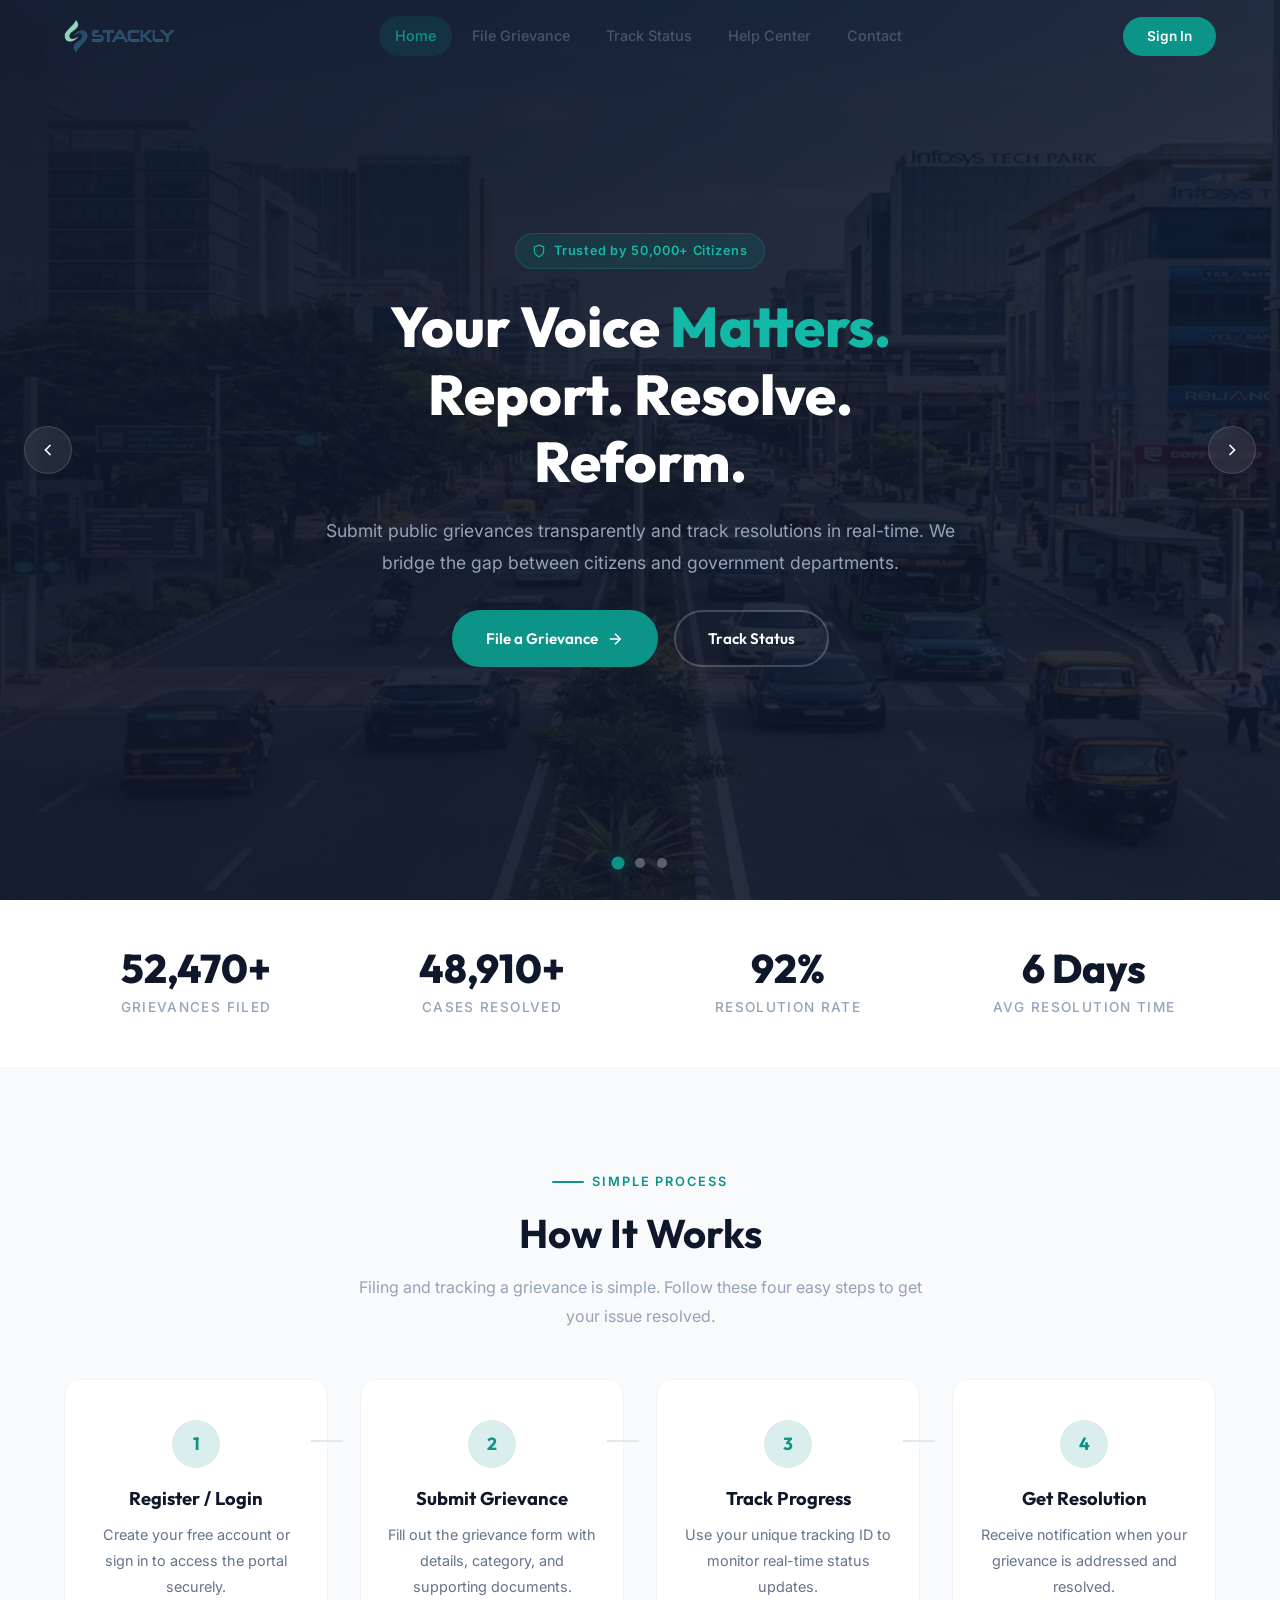
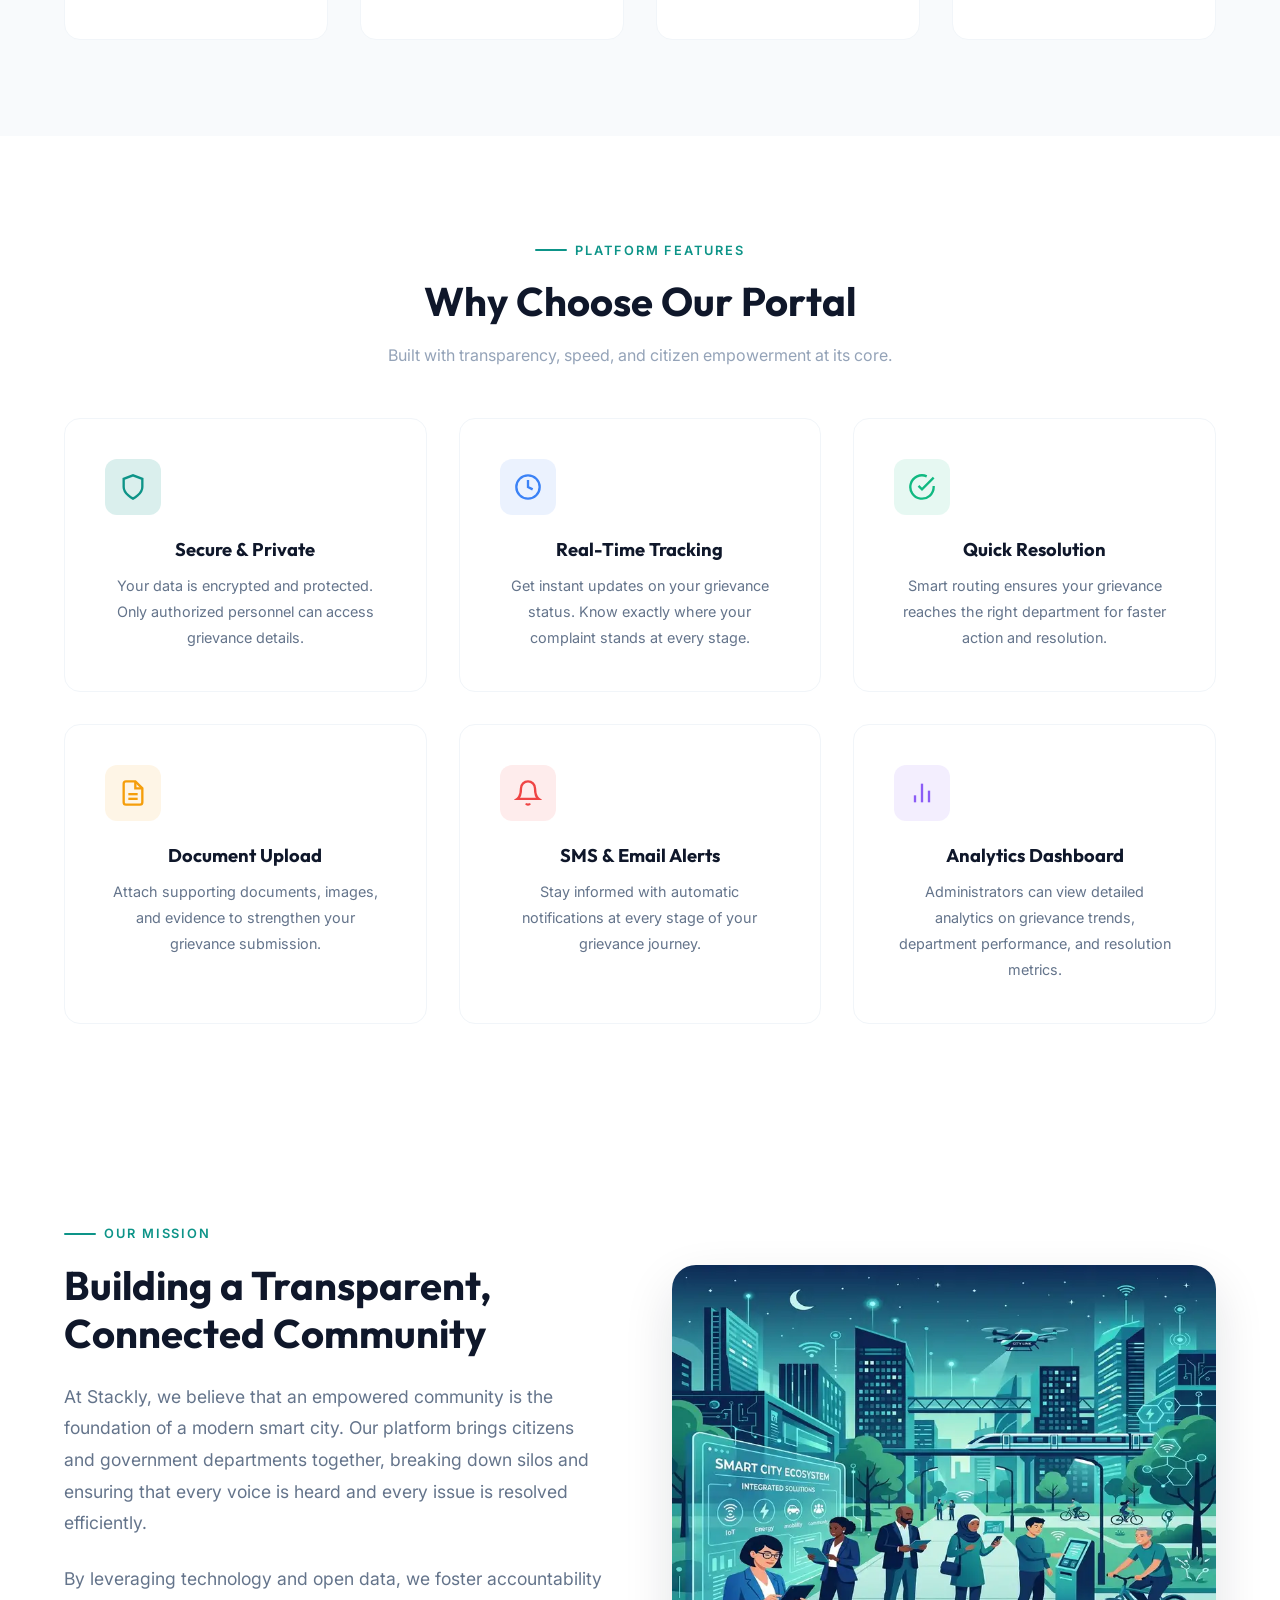
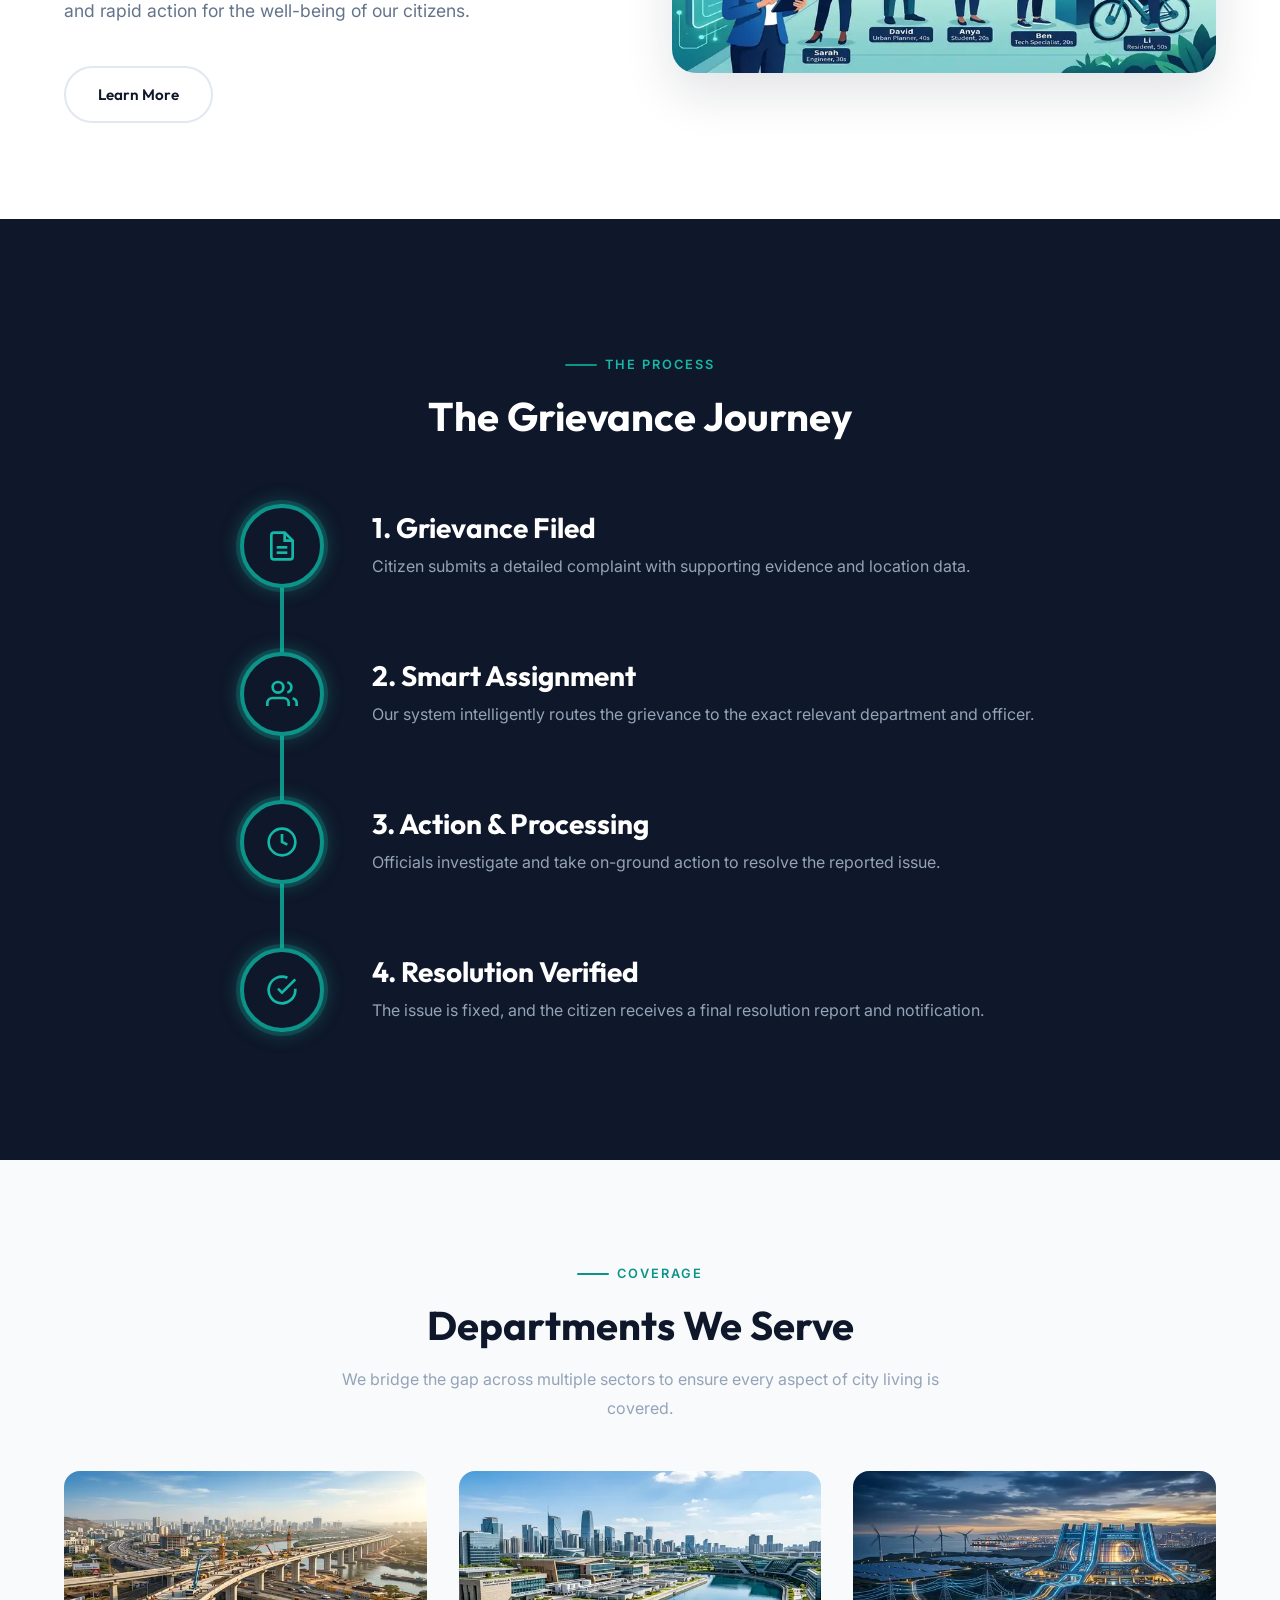
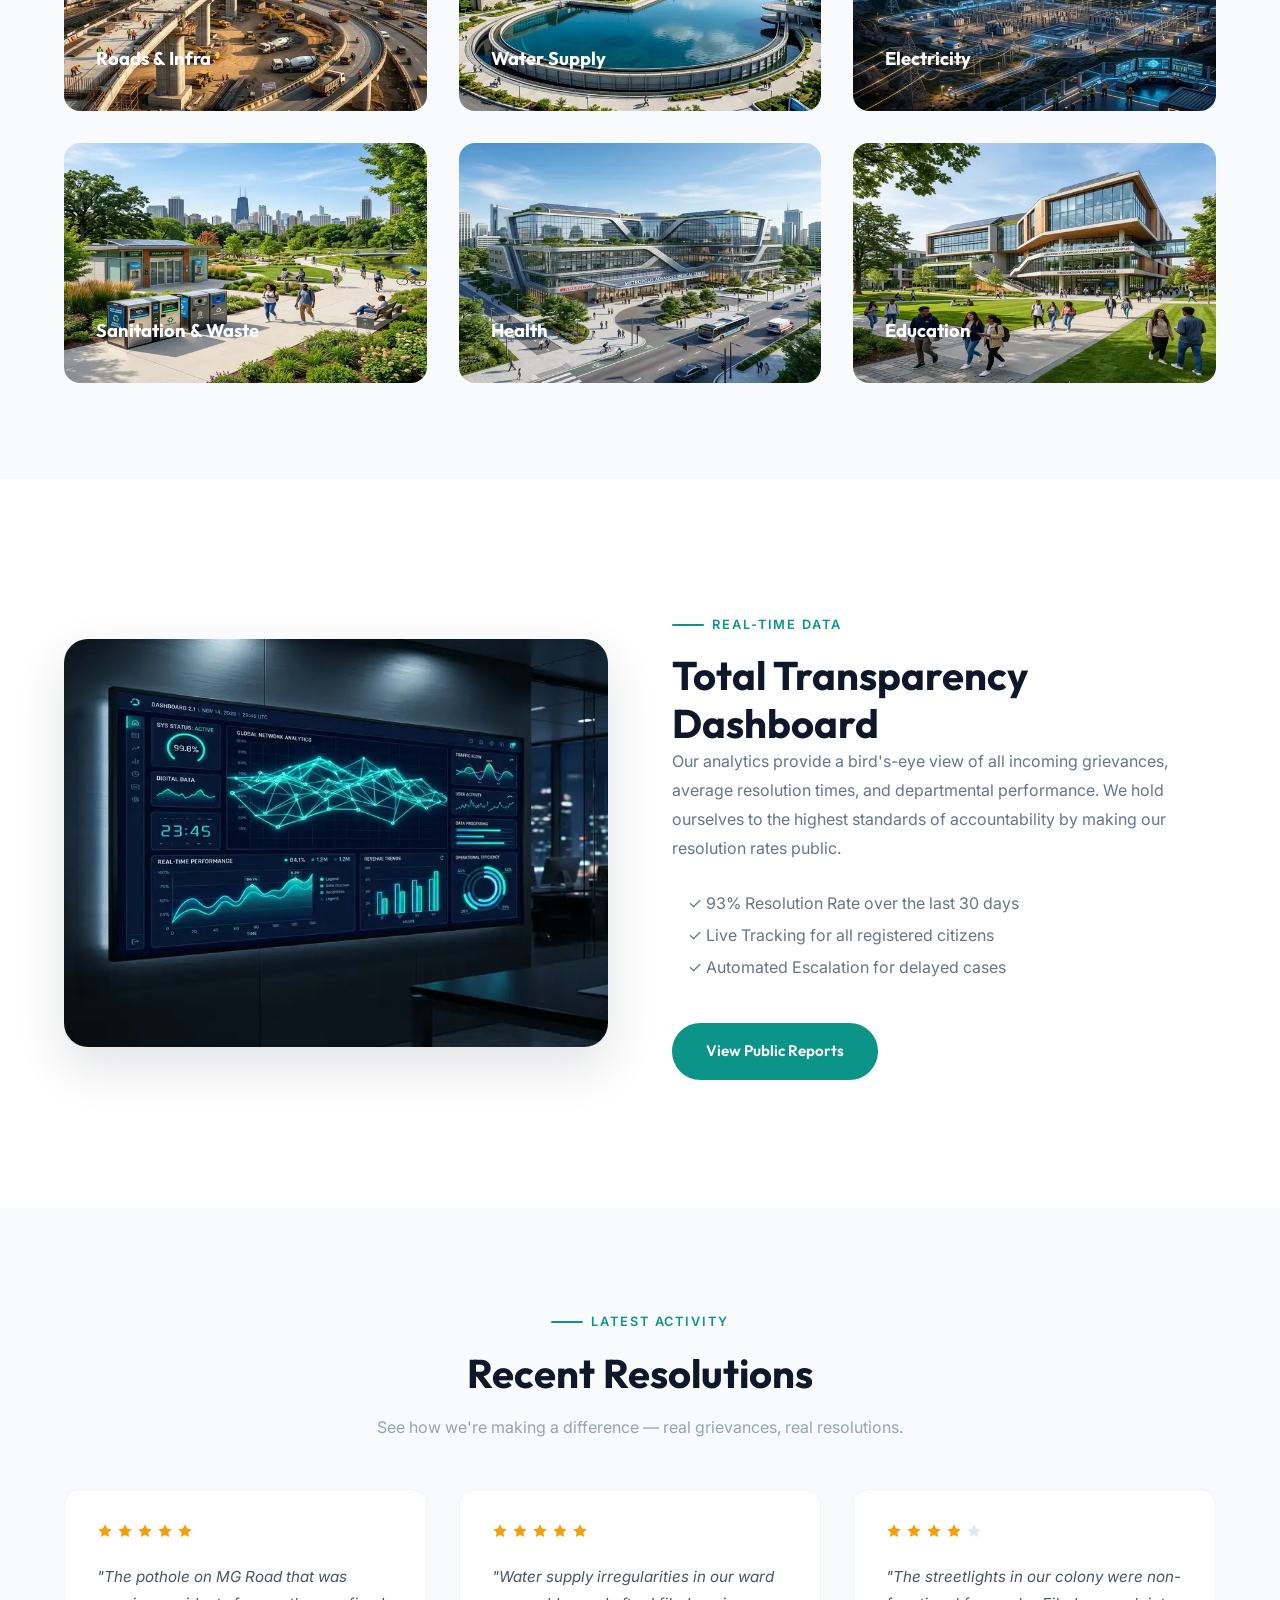
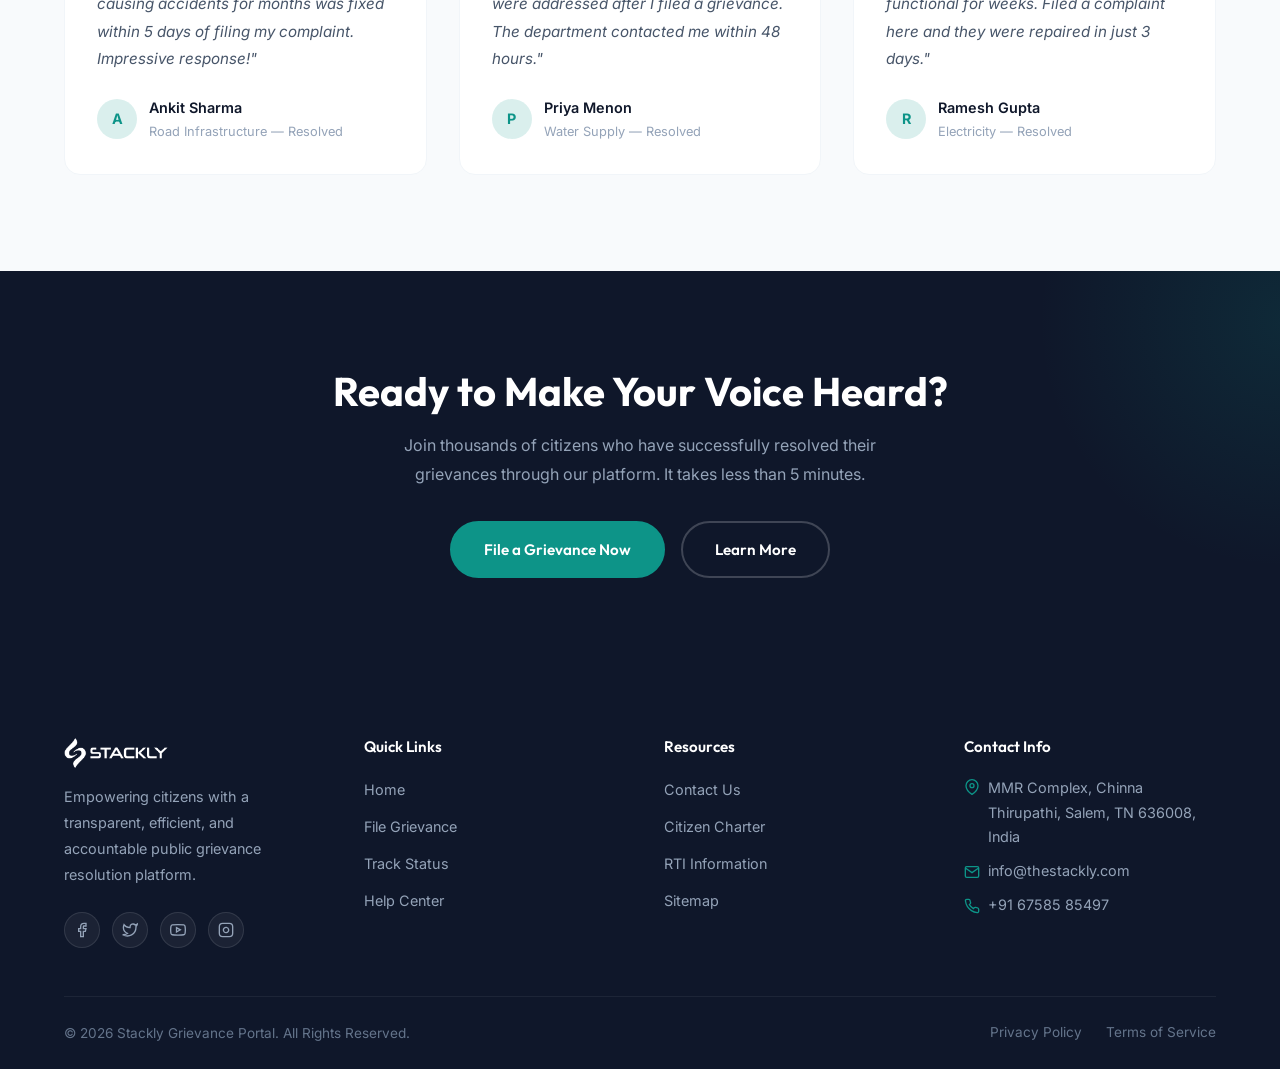
==== commit 9cd241e1: "hi" ====
--- a/index.html
+++ b/index.html
@@ -243,6 +243,119 @@
     </div>
   </section>
 
+  <!-- ===== VISION & IMPACT ===== -->
+  <section class="vision-section section">
+    <div class="container vision-grid">
+      <div class="vision-content reveal-left">
+        <span class="section-label">Our Mission</span>
+        <h2>Building a Transparent, Connected Community</h2>
+        <p>At Stackly, we believe that an empowered community is the foundation of a modern smart city. Our platform brings citizens and government departments together, breaking down silos and ensuring that every voice is heard and every issue is resolved efficiently.</p>
+        <p>By leveraging technology and open data, we foster accountability and rapid action for the well-being of our citizens.</p>
+        <a href="about.html" class="btn btn-outline" style="margin-top: 1rem;">Learn More</a>
+      </div>
+      <div class="vision-image reveal-right">
+        <img src="images/vision_community.webp" alt="Community Vision" />
+      </div>
+    </div>
+  </section>
+
+  <!-- ===== ANIMATED JOURNEY ===== -->
+  <section class="journey-section">
+    <div class="container text-center">
+      <span class="section-label" style="color:var(--teal-light);">The Process</span>
+      <h2 style="color:var(--white);margin-bottom:4rem;">The Grievance Journey</h2>
+    </div>
+    <div class="container">
+      <div class="journey-timeline" id="journeyTimeline">
+        <div class="journey-line"><div class="journey-line-fill" id="journeyLineFill"></div></div>
+        
+        <div class="journey-step reveal-up">
+          <div class="journey-icon"><svg viewBox="0 0 24 24" fill="none" stroke="currentColor" stroke-width="2"><path d="M14 2H6a2 2 0 00-2 2v16a2 2 0 002 2h12a2 2 0 002-2V8z"/><polyline points="14 2 14 8 20 8"/><line x1="16" y1="13" x2="8" y2="13"/><line x1="16" y1="17" x2="8" y2="17"/></svg></div>
+          <div class="journey-content">
+            <h3>1. Grievance Filed</h3>
+            <p>Citizen submits a detailed complaint with supporting evidence and location data.</p>
+          </div>
+        </div>
+
+        <div class="journey-step reveal-up">
+          <div class="journey-icon"><svg viewBox="0 0 24 24" fill="none" stroke="currentColor" stroke-width="2"><path d="M17 21v-2a4 4 0 00-4-4H5a4 4 0 00-4 4v2"/><circle cx="9" cy="7" r="4"/><path d="M23 21v-2a4 4 0 00-3-3.87"/><path d="M16 3.13a4 4 0 010 7.75"/></svg></div>
+          <div class="journey-content">
+            <h3>2. Smart Assignment</h3>
+            <p>Our system intelligently routes the grievance to the exact relevant department and officer.</p>
+          </div>
+        </div>
+
+        <div class="journey-step reveal-up">
+          <div class="journey-icon"><svg viewBox="0 0 24 24" fill="none" stroke="currentColor" stroke-width="2"><circle cx="12" cy="12" r="10"/><polyline points="12 6 12 12 16 14"/></svg></div>
+          <div class="journey-content">
+            <h3>3. Action & Processing</h3>
+            <p>Officials investigate and take on-ground action to resolve the reported issue.</p>
+          </div>
+        </div>
+
+        <div class="journey-step reveal-up">
+          <div class="journey-icon"><svg viewBox="0 0 24 24" fill="none" stroke="currentColor" stroke-width="2"><path d="M22 11.08V12a10 10 0 11-5.93-9.14"/><polyline points="22 4 12 14.01 9 11.01"/></svg></div>
+          <div class="journey-content">
+            <h3>4. Resolution Verified</h3>
+            <p>The issue is fixed, and the citizen receives a final resolution report and notification.</p>
+          </div>
+        </div>
+
+      </div>
+    </div>
+  </section>
+
+  <!-- ===== DEPARTMENTS GRID ===== -->
+  <section class="depts-section section">
+    <div class="container text-center">
+      <div class="reveal">
+        <span class="section-label">Coverage</span>
+        <h2 class="section-title">Departments We Serve</h2>
+        <p class="section-subtitle">We bridge the gap across multiple sectors to ensure every aspect of city living is covered.</p>
+      </div>
+      <div class="depts-grid stagger-children" style="margin-top: 3rem; display: grid; grid-template-columns: repeat(auto-fit, minmax(min(100%, 300px), 1fr));">
+        <div class="dept-card category-card-bg reveal-up" style="background-image: url('images/cat-roads.webp');">
+          <h4>Roads & Infra</h4>
+        </div>
+        <div class="dept-card category-card-bg reveal-up" style="background-image: url('images/cat-water.webp');">
+          <h4>Water Supply</h4>
+        </div>
+        <div class="dept-card category-card-bg reveal-up" style="background-image: url('images/cat-electricity.webp');">
+          <h4>Electricity</h4>
+        </div>
+        <div class="dept-card category-card-bg reveal-up" style="background-image: url('images/cat-sanitation.webp');">
+          <h4>Sanitation & Waste</h4>
+        </div>
+        <div class="dept-card category-card-bg reveal-up" style="background-image: url('images/cat-health.webp');">
+          <h4>Health</h4>
+        </div>
+        <div class="dept-card category-card-bg reveal-up" style="background-image: url('images/cat-education.webp');">
+          <h4>Education</h4>
+        </div>
+      </div>
+    </div>
+  </section>
+
+  <!-- ===== TRANSPARENCY DASHBOARD ===== -->
+  <section class="transparency-section">
+    <div class="container transparency-grid">
+      <div class="transparency-image reveal">
+        <img src="images/dashboard_analytics.webp" alt="Analytics Dashboard" />
+      </div>
+      <div class="transparency-content reveal-right">
+        <span class="section-label">Real-Time Data</span>
+        <h2>Total Transparency Dashboard</h2>
+        <p>Our analytics provide a bird's-eye view of all incoming grievances, average resolution times, and departmental performance. We hold ourselves to the highest standards of accountability by making our resolution rates public.</p>
+        <ul style="margin: 1.5rem 0; padding-left: 1rem; color: var(--gray-500); line-height: 2;">
+          <li>✓ 93% Resolution Rate over the last 30 days</li>
+          <li>✓ Live Tracking for all registered citizens</li>
+          <li>✓ Automated Escalation for delayed cases</li>
+        </ul>
+        <a href="reports.html" class="btn btn-primary" style="margin-top: 1rem;">View Public Reports</a>
+      </div>
+    </div>
+  </section>
+
   <!-- ===== RECENT UPDATES ===== -->
   <section class="section" style="background:var(--gray-50);">
     <div class="container">
@@ -254,7 +367,13 @@
 
       <div class="testimonials-grid stagger-children" style="margin-top: 2rem;">
         <div class="testimonial-card reveal">
-          <div class="testimonial-stars">⭐⭐⭐⭐⭐</div>
+          <div class="testimonial-stars">
+            <svg width="16" height="16" viewBox="0 0 24 24" fill="currentColor" stroke="none"><polygon points="12 2 15.09 8.26 22 9.27 17 14.14 18.18 21.02 12 17.77 5.82 21.02 7 14.14 2 9.27 8.91 8.26 12 2"/></svg>
+            <svg width="16" height="16" viewBox="0 0 24 24" fill="currentColor" stroke="none"><polygon points="12 2 15.09 8.26 22 9.27 17 14.14 18.18 21.02 12 17.77 5.82 21.02 7 14.14 2 9.27 8.91 8.26 12 2"/></svg>
+            <svg width="16" height="16" viewBox="0 0 24 24" fill="currentColor" stroke="none"><polygon points="12 2 15.09 8.26 22 9.27 17 14.14 18.18 21.02 12 17.77 5.82 21.02 7 14.14 2 9.27 8.91 8.26 12 2"/></svg>
+            <svg width="16" height="16" viewBox="0 0 24 24" fill="currentColor" stroke="none"><polygon points="12 2 15.09 8.26 22 9.27 17 14.14 18.18 21.02 12 17.77 5.82 21.02 7 14.14 2 9.27 8.91 8.26 12 2"/></svg>
+            <svg width="16" height="16" viewBox="0 0 24 24" fill="currentColor" stroke="none"><polygon points="12 2 15.09 8.26 22 9.27 17 14.14 18.18 21.02 12 17.77 5.82 21.02 7 14.14 2 9.27 8.91 8.26 12 2"/></svg>
+          </div>
           <p class="testimonial-text">"The pothole on MG Road that was causing accidents for months was fixed within 5 days of filing my complaint. Impressive response!"</p>
           <div class="testimonial-author">
             <div class="testimonial-avatar">A</div>
@@ -265,7 +384,13 @@
           </div>
         </div>
         <div class="testimonial-card reveal">
-          <div class="testimonial-stars">⭐⭐⭐⭐⭐</div>
+          <div class="testimonial-stars">
+            <svg width="16" height="16" viewBox="0 0 24 24" fill="currentColor" stroke="none"><polygon points="12 2 15.09 8.26 22 9.27 17 14.14 18.18 21.02 12 17.77 5.82 21.02 7 14.14 2 9.27 8.91 8.26 12 2"/></svg>
+            <svg width="16" height="16" viewBox="0 0 24 24" fill="currentColor" stroke="none"><polygon points="12 2 15.09 8.26 22 9.27 17 14.14 18.18 21.02 12 17.77 5.82 21.02 7 14.14 2 9.27 8.91 8.26 12 2"/></svg>
+            <svg width="16" height="16" viewBox="0 0 24 24" fill="currentColor" stroke="none"><polygon points="12 2 15.09 8.26 22 9.27 17 14.14 18.18 21.02 12 17.77 5.82 21.02 7 14.14 2 9.27 8.91 8.26 12 2"/></svg>
+            <svg width="16" height="16" viewBox="0 0 24 24" fill="currentColor" stroke="none"><polygon points="12 2 15.09 8.26 22 9.27 17 14.14 18.18 21.02 12 17.77 5.82 21.02 7 14.14 2 9.27 8.91 8.26 12 2"/></svg>
+            <svg width="16" height="16" viewBox="0 0 24 24" fill="currentColor" stroke="none"><polygon points="12 2 15.09 8.26 22 9.27 17 14.14 18.18 21.02 12 17.77 5.82 21.02 7 14.14 2 9.27 8.91 8.26 12 2"/></svg>
+          </div>
           <p class="testimonial-text">"Water supply irregularities in our ward were addressed after I filed a grievance. The department contacted me within 48 hours."</p>
           <div class="testimonial-author">
             <div class="testimonial-avatar">P</div>
@@ -276,7 +401,13 @@
           </div>
         </div>
         <div class="testimonial-card reveal">
-          <div class="testimonial-stars">⭐⭐⭐⭐</div>
+          <div class="testimonial-stars">
+            <svg width="16" height="16" viewBox="0 0 24 24" fill="currentColor" stroke="none"><polygon points="12 2 15.09 8.26 22 9.27 17 14.14 18.18 21.02 12 17.77 5.82 21.02 7 14.14 2 9.27 8.91 8.26 12 2"/></svg>
+            <svg width="16" height="16" viewBox="0 0 24 24" fill="currentColor" stroke="none"><polygon points="12 2 15.09 8.26 22 9.27 17 14.14 18.18 21.02 12 17.77 5.82 21.02 7 14.14 2 9.27 8.91 8.26 12 2"/></svg>
+            <svg width="16" height="16" viewBox="0 0 24 24" fill="currentColor" stroke="none"><polygon points="12 2 15.09 8.26 22 9.27 17 14.14 18.18 21.02 12 17.77 5.82 21.02 7 14.14 2 9.27 8.91 8.26 12 2"/></svg>
+            <svg width="16" height="16" viewBox="0 0 24 24" fill="currentColor" stroke="none"><polygon points="12 2 15.09 8.26 22 9.27 17 14.14 18.18 21.02 12 17.77 5.82 21.02 7 14.14 2 9.27 8.91 8.26 12 2"/></svg>
+            <svg width="16" height="16" viewBox="0 0 24 24" fill="#e2e8f0" stroke="none"><polygon points="12 2 15.09 8.26 22 9.27 17 14.14 18.18 21.02 12 17.77 5.82 21.02 7 14.14 2 9.27 8.91 8.26 12 2"/></svg>
+          </div>
           <p class="testimonial-text">"The streetlights in our colony were non-functional for weeks. Filed a complaint here and they were repaired in just 3 days."</p>
           <div class="testimonial-author">
             <div class="testimonial-avatar">R</div>
--- a/css/style.css
+++ b/css/style.css
@@ -76,6 +76,12 @@
   -webkit-text-size-adjust: 100%;
 }
 
+
+html, body {
+  overflow-x: hidden;
+  max-width: 100vw;
+  width: 100%;
+}
 body {
   font-family: var(--font-body);
   color: var(--gray-700);
@@ -391,7 +397,7 @@
   inset: 0;
   background-size: cover;
   background-position: center;
-  opacity: 0.25;
+  opacity: 0.5;
   transform: scale(1.05);
   transition: transform 6s ease;
 }
@@ -594,7 +600,7 @@
 
 .stats-grid {
   display: grid;
-  grid-template-columns: repeat(4, 1fr);
+  grid-template-columns: repeat(auto-fit, minmax(min(100%, 200px), 1fr));
   gap: 2rem;
 }
 
@@ -624,7 +630,7 @@
    ============================================ */
 .steps-grid {
   display: grid;
-  grid-template-columns: repeat(4, 1fr);
+  grid-template-columns: repeat(auto-fit, minmax(min(100%, 250px), 1fr));
   gap: 2rem;
   margin-top: 1rem;
 }
@@ -680,7 +686,7 @@
    ============================================ */
 .features-grid {
   display: grid;
-  grid-template-columns: repeat(3, 1fr);
+  grid-template-columns: repeat(auto-fit, minmax(min(100%, 300px), 1fr));
   gap: 2rem;
 }
 
@@ -719,7 +725,7 @@
 
 .testimonials-grid {
   display: grid;
-  grid-template-columns: repeat(3, 1fr);
+  grid-template-columns: repeat(auto-fit, minmax(min(100%, 300px), 1fr));
   gap: 2rem;
 }
 
@@ -822,7 +828,7 @@
 
 .footer-grid {
   display: grid;
-  grid-template-columns: 2fr 1fr 1fr 1.5fr;
+  grid-template-columns: repeat(auto-fit, minmax(min(100%, 250px), 1fr));
   gap: 3rem;
   margin-bottom: 3rem;
 }
@@ -923,7 +929,7 @@
 
 .contact-grid {
   display: grid;
-  grid-template-columns: 1fr 1fr;
+  grid-template-columns: repeat(auto-fit, minmax(min(100%, 350px), 1fr));
   gap: 3rem;
   margin-top: 3rem;
 }
@@ -1288,7 +1294,8 @@
   color: var(--gray-500);
   background: var(--gray-50);
   border: 1px solid var(--gray-200);
-  transition: all var(--transition);
+  cursor: pointer;
+  transition: all 0.2s;
 }
 .faq-cat-btn.active,
 .faq-cat-btn:hover {
@@ -1350,7 +1357,7 @@
 /* Process Guide Steps */
 .process-cards {
   display: grid;
-  grid-template-columns: repeat(3, 1fr);
+  grid-template-columns: repeat(auto-fit, minmax(min(100%, 250px), 1fr));
   gap: 2rem;
   margin-top: 2rem;
 }
@@ -1765,7 +1772,7 @@
 /* Stat Cards */
 .dash-stats-grid {
   display: grid;
-  grid-template-columns: repeat(4, 1fr);
+  grid-template-columns: repeat(auto-fit, minmax(min(100%, 200px), 1fr));
   gap: 1.5rem;
   margin-bottom: 2rem;
 }
@@ -1828,7 +1835,7 @@
 /* Dashboard Panels */
 .dash-row {
   display: grid;
-  grid-template-columns: 1fr 1fr;
+  grid-template-columns: repeat(auto-fit, minmax(min(100%, 400px), 1fr));
   gap: 1.5rem;
   margin-bottom: 1.5rem;
 }
@@ -1841,6 +1848,7 @@
 }
 
 .dash-panel {
+  min-width: 0;
   background: var(--white);
   border-radius: var(--radius-md);
   border: 1px solid var(--gray-100);
@@ -2041,7 +2049,7 @@
 /* Settings Page */
 .settings-grid {
   display: grid;
-  grid-template-columns: 1fr 1fr;
+  grid-template-columns: repeat(auto-fit, minmax(min(100%, 350px), 1fr));
   gap: 1.5rem;
 }
 
@@ -2099,6 +2107,174 @@
 .toggle-switch input:checked + .toggle-slider::before { transform: translateX(20px); }
 
 /* ============================================
+   DEEP SCROLL SECTIONS (HOME)
+   ============================================ */
+
+/* Vision & Impact */
+.vision-section {
+  background: var(--white);
+  overflow: hidden;
+}
+.vision-grid {
+  display: grid;
+  grid-template-columns: 1fr 1fr;
+  gap: 4rem;
+  align-items: center;
+}
+.vision-image {
+  position: relative;
+  border-radius: var(--radius-xl);
+  overflow: hidden;
+  box-shadow: var(--shadow-xl);
+}
+.vision-image img { width: 100%; height: auto; display: block; }
+
+.vision-content h2 { margin-bottom: 1.5rem; }
+.vision-content p { font-size: 1.1rem; margin-bottom: 1.5rem; }
+
+/* Animated Journey Workflow */
+.journey-section {
+  background: var(--navy);
+  color: var(--white);
+  padding: 8rem 0;
+  position: relative;
+}
+.journey-timeline {
+  display: flex;
+  flex-direction: column;
+  gap: 4rem;
+  position: relative;
+  max-width: 800px;
+  margin: 0 auto;
+}
+.journey-line {
+  position: absolute;
+  left: 40px;
+  top: 0;
+  bottom: 0;
+  width: 4px;
+  background: rgba(255,255,255,0.1);
+  border-radius: 2px;
+}
+.journey-line-fill {
+  position: absolute;
+  left: 0;
+  top: 0;
+  width: 100%;
+  height: 0%;
+  background: var(--teal);
+  transition: height 1s ease-out;
+}
+.journey-step {
+  display: flex;
+  align-items: center;
+  gap: 3rem;
+  opacity: 0;
+  transform: translateY(30px);
+  transition: all 0.8s var(--ease-out);
+}
+.journey-step.visible {
+  opacity: 1;
+  transform: translateY(0);
+}
+.journey-icon {
+  width: 84px;
+  height: 84px;
+  border-radius: 50%;
+  background: var(--navy-light);
+  border: 4px solid var(--navy);
+  display: flex;
+  align-items: center;
+  justify-content: center;
+  position: relative;
+  z-index: 2;
+  color: var(--teal-light);
+  box-shadow: 0 0 0 4px rgba(255,255,255,0.05);
+  transition: all 0.4s;
+}
+.journey-step.visible .journey-icon {
+  box-shadow: 0 0 20px rgba(20, 184, 166, 0.4), 0 0 0 4px rgba(20, 184, 166, 0.2);
+  background: var(--navy);
+  border-color: var(--teal);
+}
+.journey-icon svg { width: 32px; height: 32px; }
+.journey-content { flex: 1; }
+.journey-content h3 { color: var(--white); margin-bottom: 0.5rem; }
+.journey-content p { color: var(--gray-400); margin: 0; }
+
+/* Departments Grid */
+.depts-section { background: var(--gray-50); }
+.depts-grid {
+  display: grid;
+  grid-template-columns: repeat(auto-fit, minmax(min(100%, 250px), 1fr));
+  gap: 2rem;
+}
+.dept-card {
+  background: var(--white);
+  border: 1px solid var(--gray-100);
+  border-radius: var(--radius-lg);
+  padding: 2.5rem 2rem;
+  text-align: center;
+  transition: all 0.4s var(--ease-out);
+  position: relative;
+  overflow: hidden;
+}
+.dept-card::before {
+  content: '';
+  position: absolute;
+  top: 0; left: 0; width: 100%; height: 4px;
+  background: var(--teal);
+  transform: scaleX(0);
+  transform-origin: left;
+  transition: transform 0.4s ease;
+}
+.dept-card:hover {
+  transform: translateY(-10px);
+  box-shadow: var(--shadow-xl);
+  border-color: transparent;
+}
+.dept-card:hover::before { transform: scaleX(1); }
+.dept-icon {
+  width: 64px;
+  height: 64px;
+  margin: 0 auto 1.5rem;
+  color: var(--teal);
+  background: var(--teal-glow);
+  border-radius: 50%;
+  display: flex;
+  align-items: center;
+  justify-content: center;
+  transition: transform 0.4s;
+}
+.dept-card:hover .dept-icon { transform: scale(1.1); }
+.dept-icon svg { width: 28px; height: 28px; }
+
+/* Transparency Dashboard */
+.transparency-section {
+  padding: 8rem 0;
+  background: var(--white);
+}
+.transparency-grid {
+  display: grid;
+  grid-template-columns: 1fr 1fr;
+  gap: 4rem;
+  align-items: center;
+}
+.transparency-image {
+  border-radius: var(--radius-xl);
+  overflow: hidden;
+  box-shadow: var(--shadow-xl);
+}
+
+/* Animations added to reveal */
+.reveal-up {
+  opacity: 0;
+  transform: translateY(50px);
+  transition: opacity 0.8s var(--ease-out), transform 0.8s var(--ease-out);
+}
+.reveal-up.visible { opacity: 1; transform: translateY(0); }
+
+/* ============================================
    RESPONSIVE — MOBILE FIRST
    ============================================ */
 
@@ -2110,14 +2286,10 @@
   .slider-arrow { display: none; }
   .stats-grid { grid-template-columns: repeat(2, 1fr); gap: 1rem; }
   .stat-number { font-size: 1.8rem; }
-  .steps-grid { grid-template-columns: 1fr; }
   .step-card::after { display: none; }
-  .features-grid { grid-template-columns: 1fr; }
   .testimonials-grid { grid-template-columns: 1fr; }
   .contact-grid { grid-template-columns: 1fr; }
   .form-row { grid-template-columns: 1fr; }
-  .process-cards { grid-template-columns: 1fr; }
-  .footer-grid { grid-template-columns: 1fr; gap: 2rem; }
   .footer-bottom { flex-direction: column; text-align: center; }
   .footer-bottom-links { justify-content: center; }
   .auth-right { display: none; }
@@ -2125,7 +2297,6 @@
   .multi-step-progress { flex-wrap: wrap; gap: 0.5rem; }
   .progress-label { display: none; }
   .progress-line { width: 30px; }
-  .dash-stats-grid { grid-template-columns: 1fr 1fr; gap: 1rem; }
   .dash-row { grid-template-columns: 1fr; }
   .settings-grid { grid-template-columns: 1fr; }
   .dashboard-content { padding: 1rem; }
@@ -2140,15 +2311,10 @@
 
   .hero-slide-content { padding: 1.5rem; }
 
-  .stats-grid { grid-template-columns: repeat(2, 1fr); }
-  .steps-grid { grid-template-columns: repeat(2, 1fr); }
   .step-card::after { display: none; }
-  .features-grid { grid-template-columns: 1fr 1fr; }
   .testimonials-grid { grid-template-columns: 1fr; }
   .contact-grid { grid-template-columns: 1fr; }
-  .process-cards { grid-template-columns: 1fr 1fr; }
-
-  .footer-grid { grid-template-columns: 1fr 1fr; gap: 2rem; }
+
 
   .auth-right { display: none; }
 
@@ -2163,7 +2329,6 @@
   .sidebar-close { display: flex; }
   .dashboard-main { margin-left: 0; }
   .mobile-menu-btn { display: flex; }
-  .dash-stats-grid { grid-template-columns: 1fr 1fr; }
   .dash-row { grid-template-columns: 1fr; }
   .settings-grid { grid-template-columns: 1fr; }
   .filter-bar { flex-direction: column; align-items: stretch; }
@@ -2173,14 +2338,49 @@
 
 /* Medium screens */
 @media (max-width: 1024px) {
-  .features-grid { grid-template-columns: 1fr 1fr; }
-  .steps-grid { grid-template-columns: repeat(2, 1fr); }
   .step-card::after { display: none; }
 }
 
 /* Large screens */
 @media (min-width: 1400px) {
   .container { max-width: 1320px; }
+}
+
+/* Category Card Backgrounds */
+.category-card-bg {
+  position: relative;
+  overflow: hidden;
+  background-size: cover;
+  background-position: center;
+  background-repeat: no-repeat;
+  color: var(--white) !important;
+  border: none;
+  min-height: 240px;
+  display: flex;
+  flex-direction: column;
+  justify-content: flex-end;
+  text-align: left;
+}
+.category-card-bg::before {
+  content: '';
+  position: absolute;
+  inset: 0;
+  background: linear-gradient(to top, rgba(15, 23, 42, 0.95) 0%, rgba(15, 23, 42, 0.1) 80%);
+  z-index: 1;
+  transition: all var(--transition);
+}
+.category-card-bg:hover::before {
+  background: linear-gradient(to top, rgba(15, 23, 42, 0.85) 0%, rgba(15, 23, 42, 0.0) 80%);
+}
+.category-card-bg > * {
+  position: relative;
+  z-index: 2;
+}
+.category-card-bg h4 {
+  color: var(--white) !important;
+}
+.category-card-bg p {
+  color: var(--gray-200) !important;
 }
 
 /* Print */
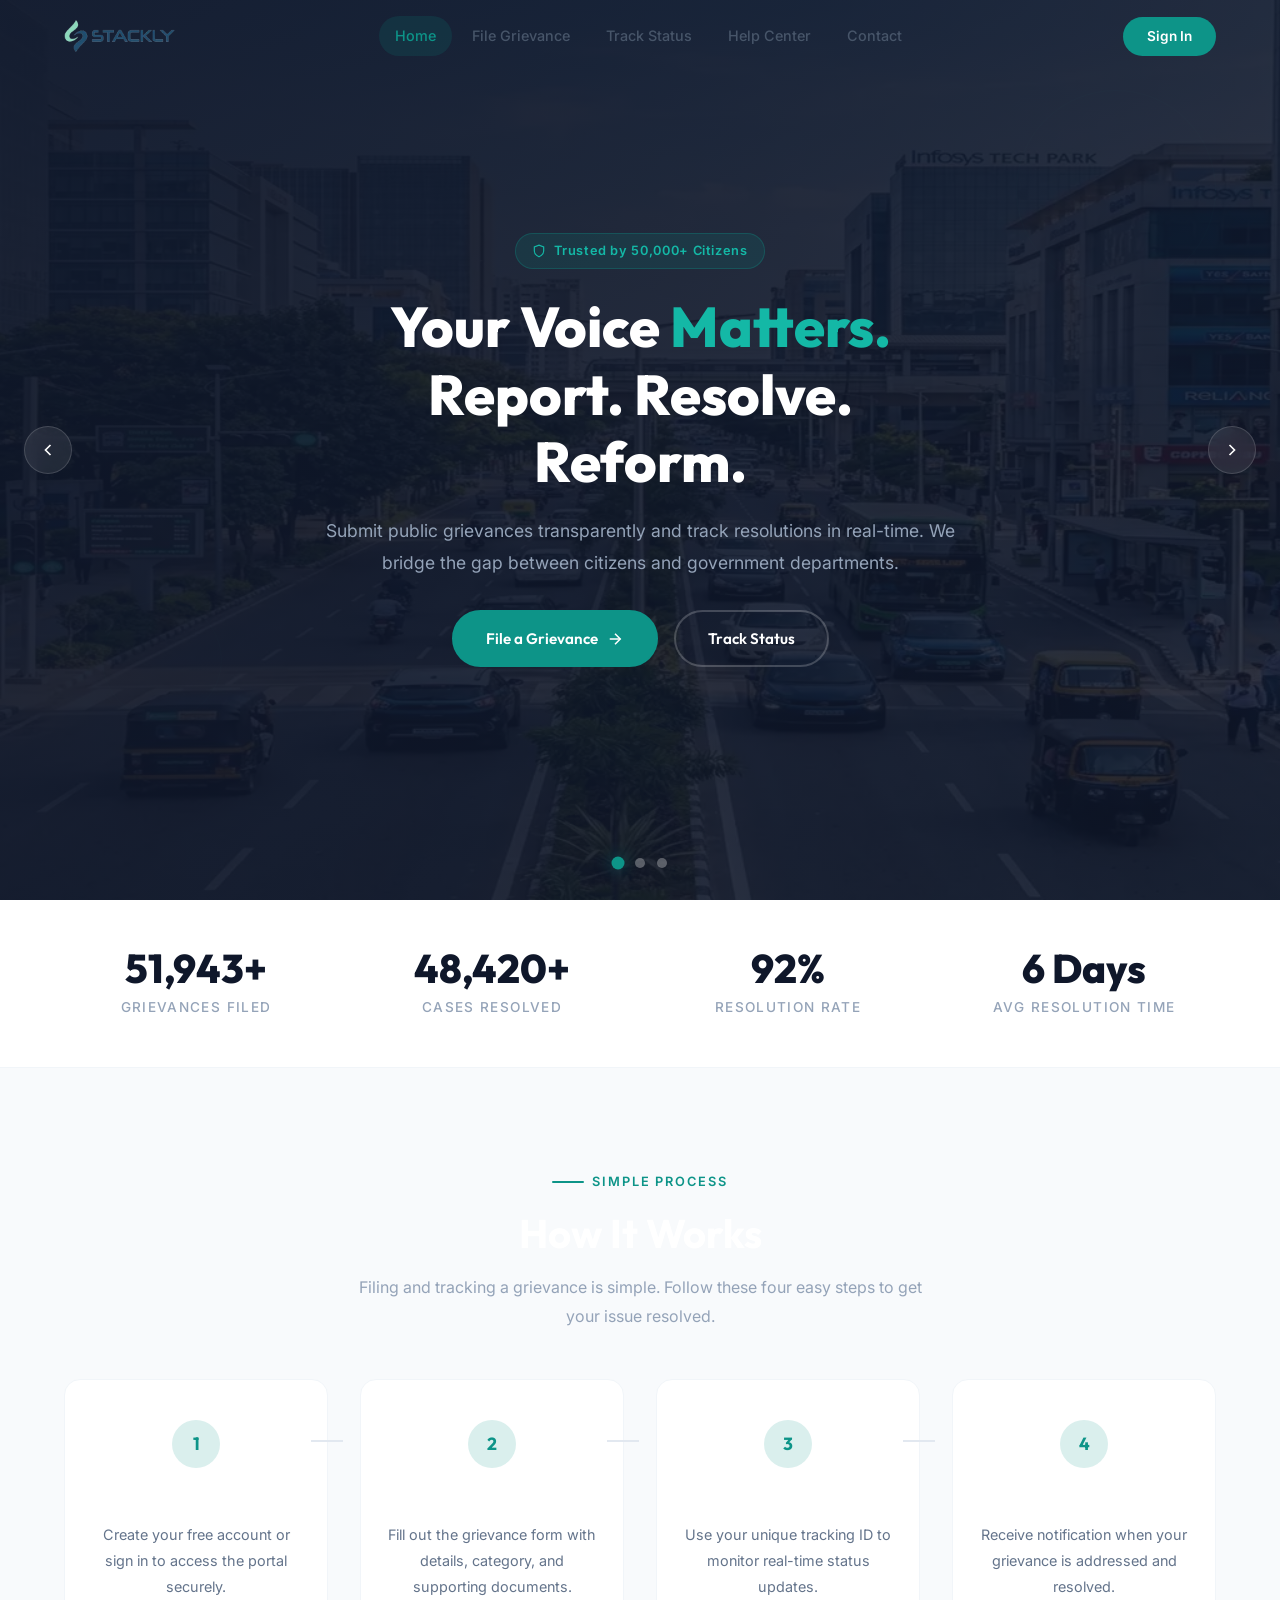
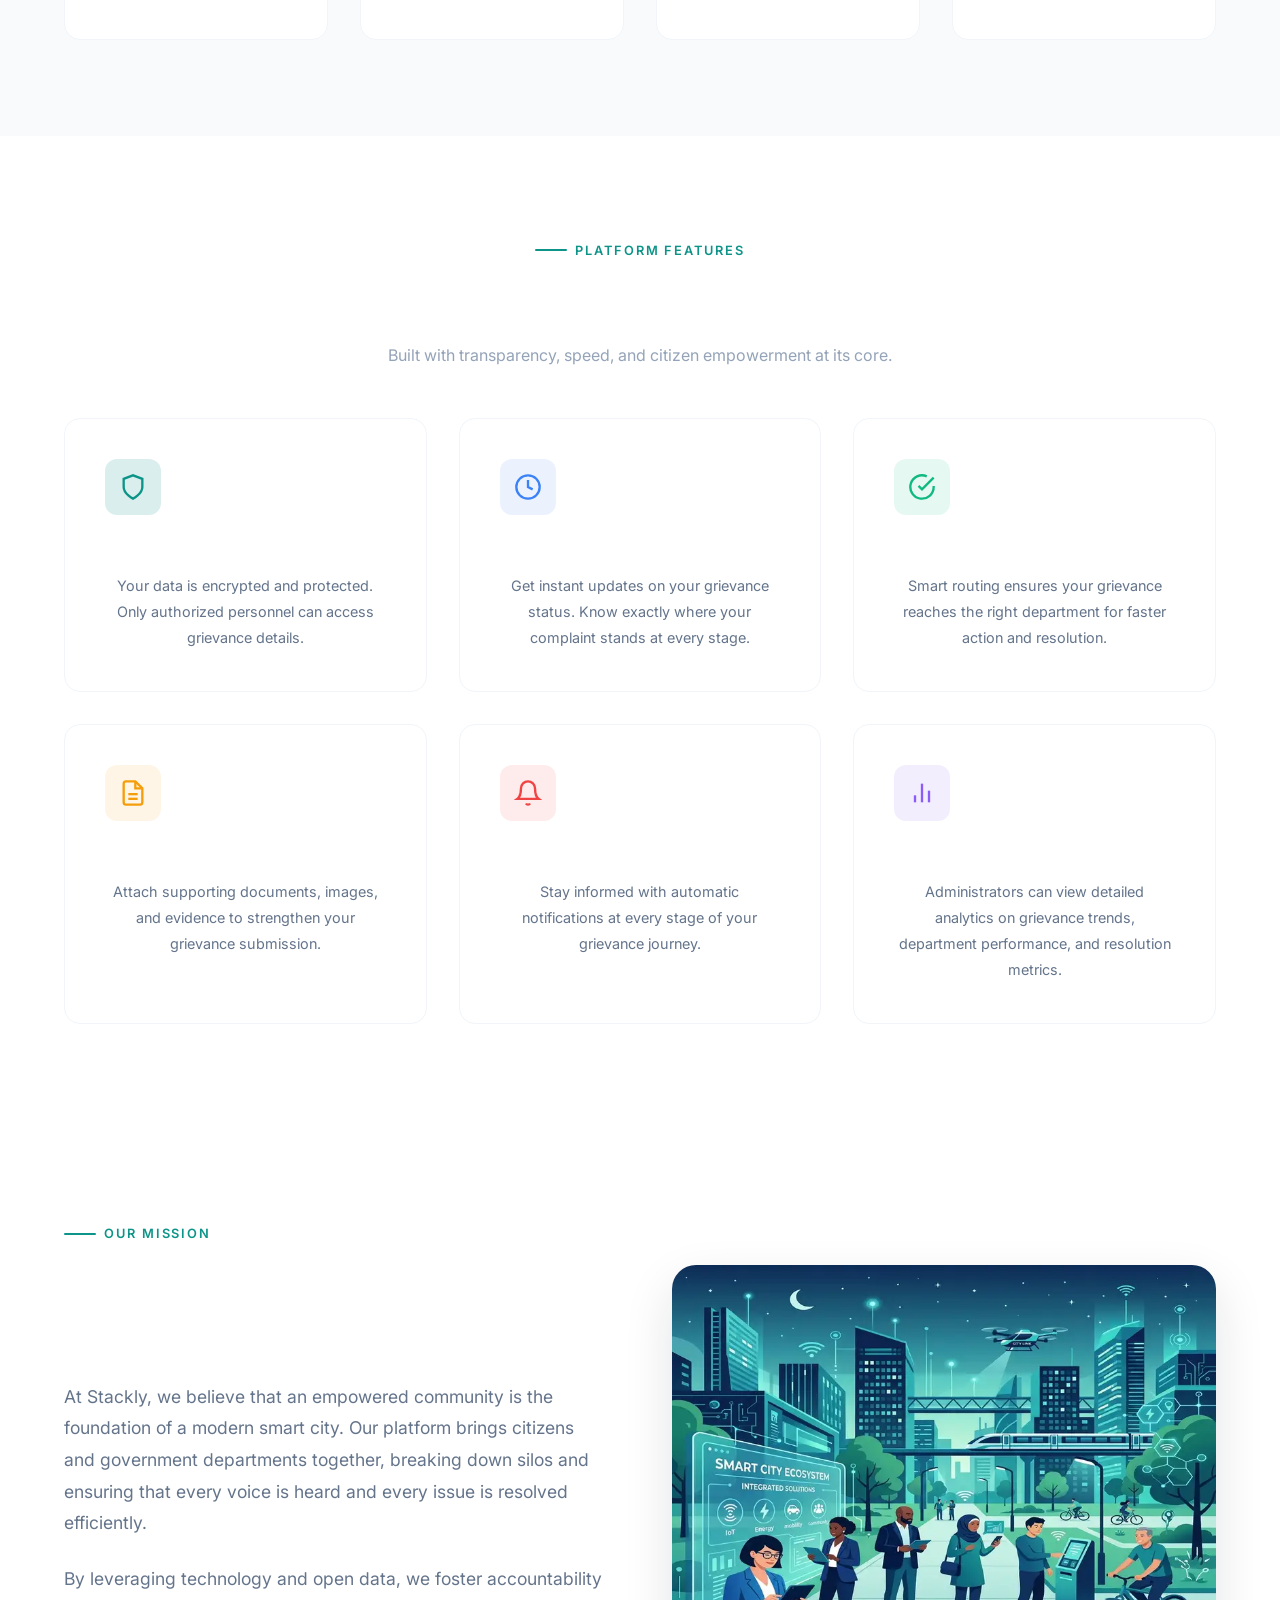
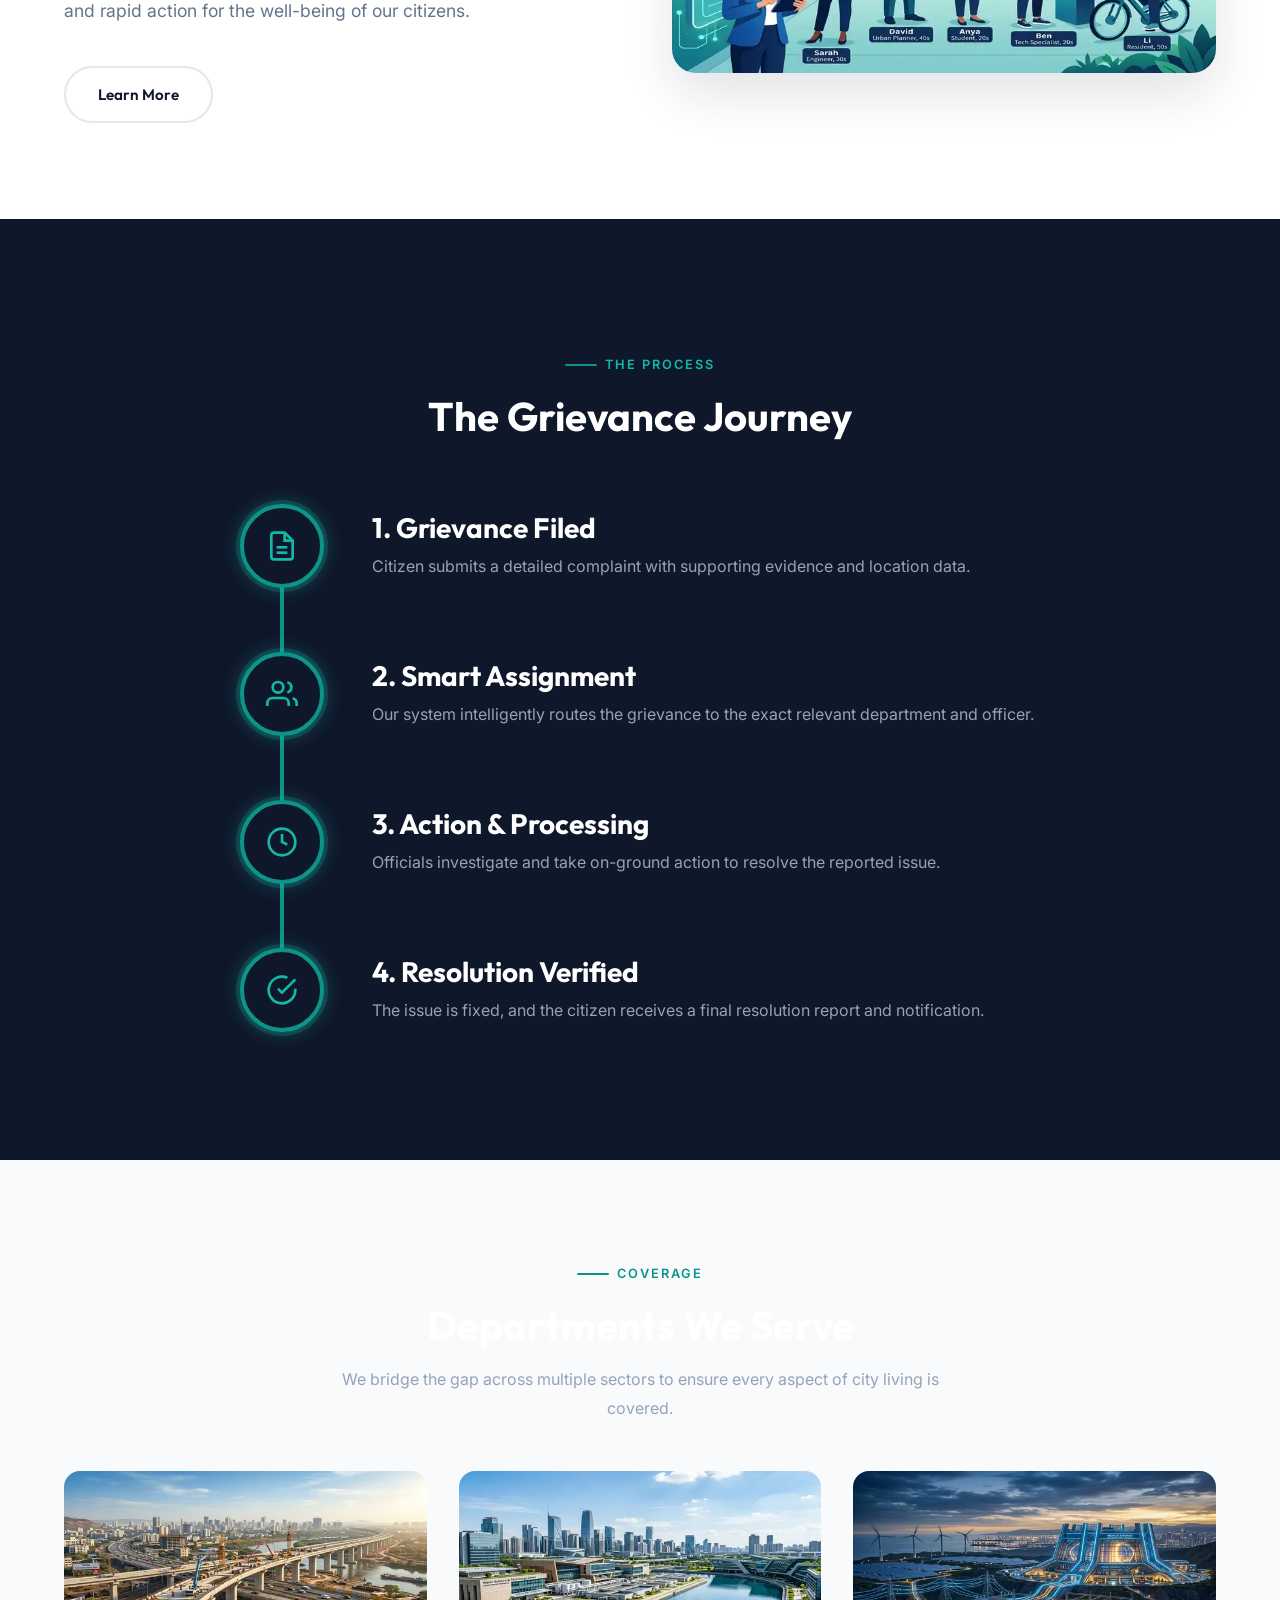
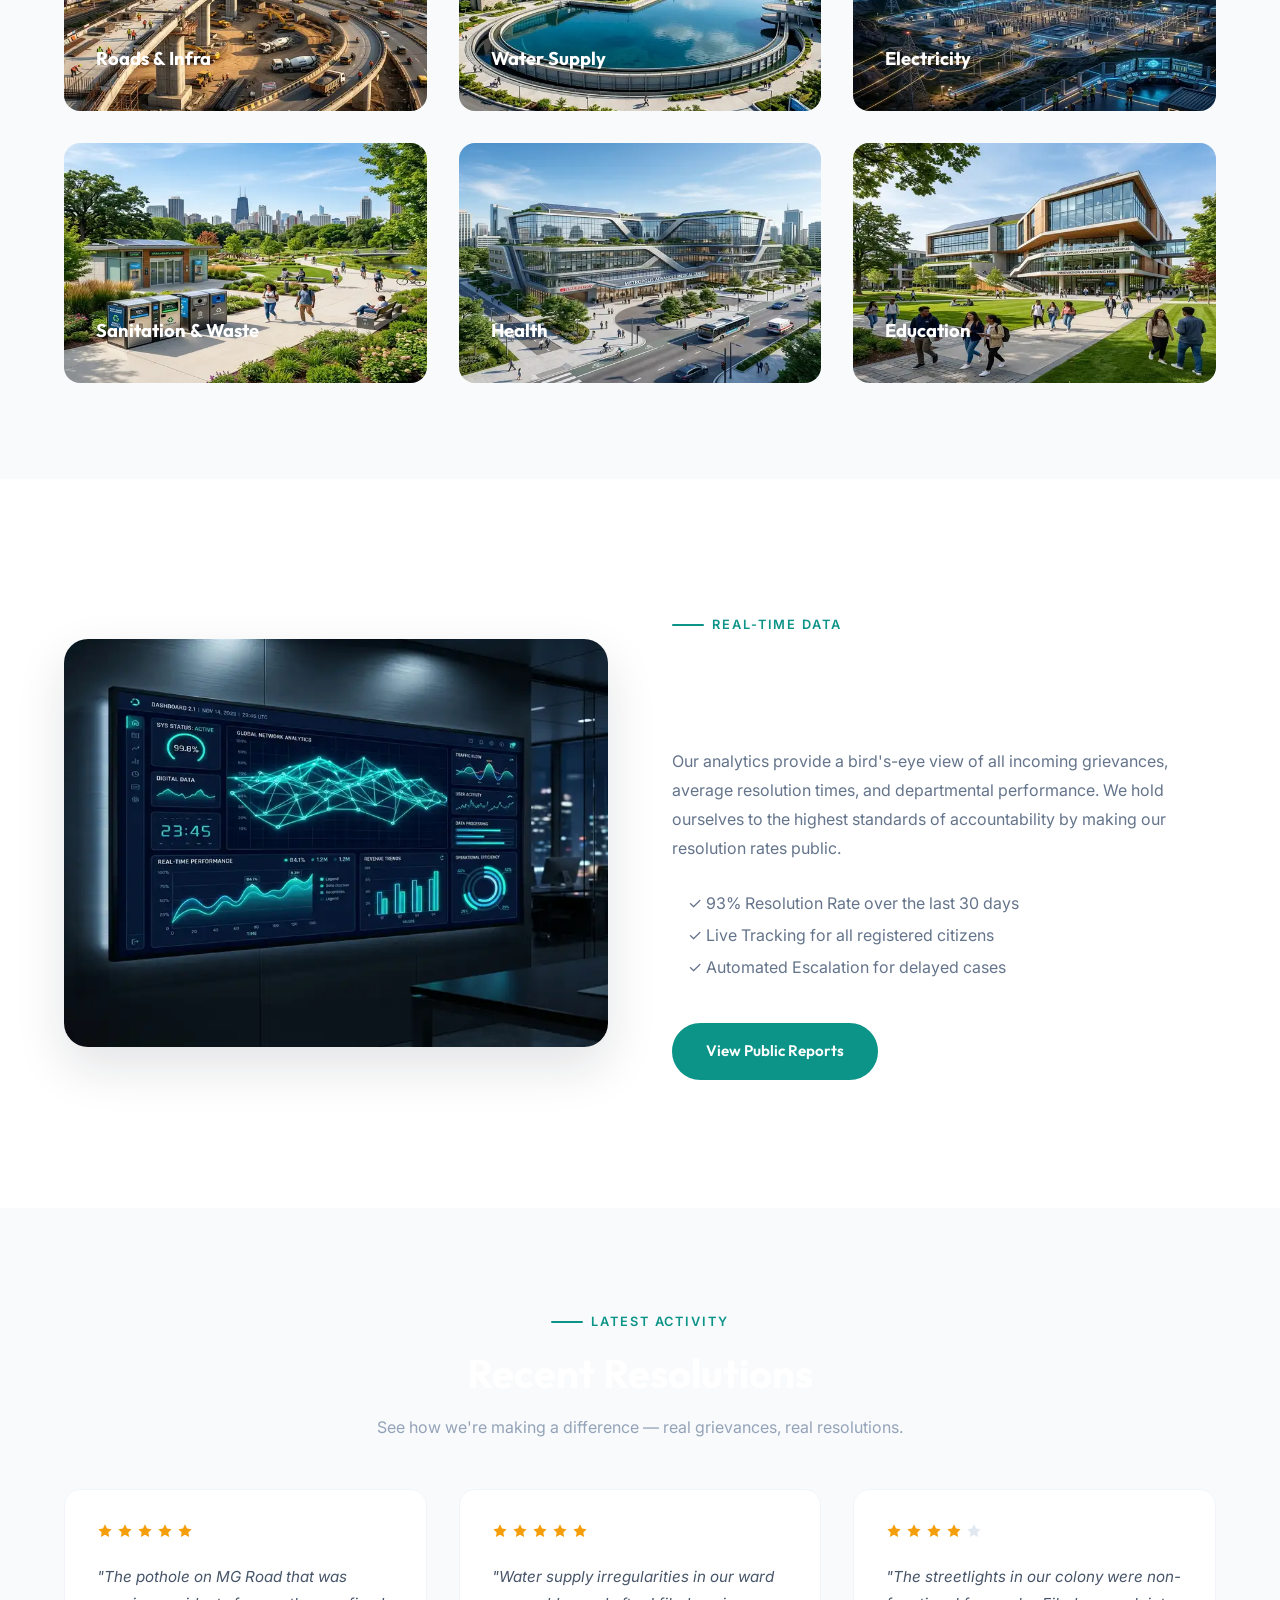
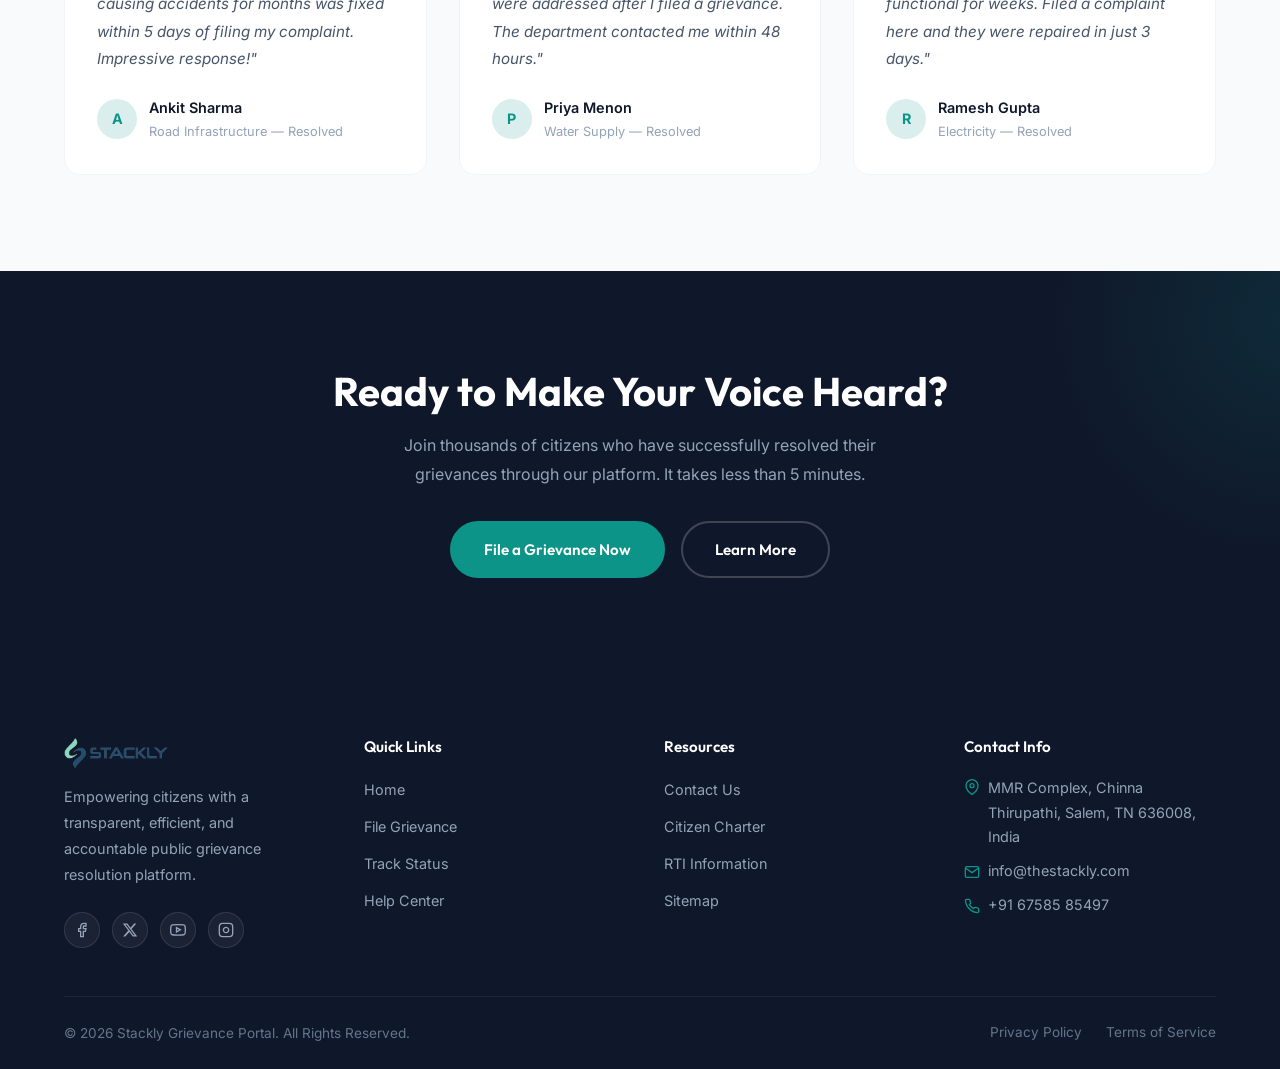
==== commit c915ab55: "hi" ====
--- a/index.html
+++ b/index.html
@@ -444,7 +444,7 @@
           <p>Empowering citizens with a transparent, efficient, and accountable public grievance resolution platform.</p>
           <div class="footer-social">
             <a href="404.html" aria-label="Facebook"><svg viewBox="0 0 24 24" fill="none" stroke="currentColor" stroke-width="2"><path d="M18 2h-3a5 5 0 00-5 5v3H7v4h3v8h4v-8h3l1-4h-4V7a1 1 0 011-1h3z"/></svg></a>
-            <a href="404.html" aria-label="Twitter"><svg viewBox="0 0 24 24" fill="none" stroke="currentColor" stroke-width="2"><path d="M23 3a10.9 10.9 0 01-3.14 1.53 4.48 4.48 0 00-7.86 3v1A10.66 10.66 0 013 4s-4 9 5 13a11.64 11.64 0 01-7 2c9 5 20 0 20-11.5a4.5 4.5 0 00-.08-.83A7.72 7.72 0 0023 3z"/></svg></a>
+            <a href="404.html" aria-label="Twitter"><svg viewBox="0 0 24 24" fill="currentColor" stroke="none"><path d="M18.244 2.25h3.308l-7.227 8.26 8.502 11.24H16.17l-5.214-6.817L4.99 21.75H1.68l7.73-8.835L1.254 2.25H8.08l4.713 6.231zm-1.161 17.52h1.833L7.084 4.126H5.117z"/></svg></a>
             <a href="404.html" aria-label="YouTube"><svg viewBox="0 0 24 24" fill="none" stroke="currentColor" stroke-width="2"><path d="M22.54 6.42a2.78 2.78 0 00-1.94-2C18.88 4 12 4 12 4s-6.88 0-8.6.46a2.78 2.78 0 00-1.94 2 29 29 0 00-.46 5.33 29 29 0 00.46 5.33 2.78 2.78 0 001.94 2c1.72.46 8.6.46 8.6.46s6.88 0 8.6-.46a2.78 2.78 0 001.94-2 29 29 0 00.46-5.33 29 29 0 00-.46-5.33z"/><polygon points="9.75 15.02 15.5 11.75 9.75 8.48 9.75 15.02"/></svg></a>
             <a href="404.html" aria-label="Instagram"><svg viewBox="0 0 24 24" fill="none" stroke="currentColor" stroke-width="2"><rect x="2" y="2" width="20" height="20" rx="5" ry="5"/><path d="M16 11.37A4 4 0 1112.63 8 4 4 0 0116 11.37z"/><line x1="17.5" y1="6.5" x2="17.51" y2="6.5"/></svg></a>
           </div>
--- a/css/style.css
+++ b/css/style.css
@@ -100,7 +100,7 @@
 
 h1, h2, h3, h4, h5, h6 {
   font-family: var(--font-heading);
-  color: var(--navy);
+  color: var(--white);
   line-height: 1.2;
   font-weight: 700;
 }
@@ -319,10 +319,10 @@
   align-items: center;
   justify-content: center;
   border-radius: var(--radius-sm);
-  color: var(--navy);
+  color: var(--white);
   transition: var(--transition);
 }
-.ham-btn:hover { background: var(--gray-100); }
+.ham-btn:hover { background: rgba(255,255,255,0.1); }
 .ham-btn svg { width: 22px; height: 22px; }
 
 /* Mobile Menu Overlay */
@@ -841,7 +841,7 @@
   margin-bottom: 1.5rem;
 }
 
-.footer-brand .logo img { filter: brightness(0) invert(1); height: 30px; margin-bottom: 0.5rem; }
+.footer-brand .logo img { height: 30px; margin-bottom: 0.5rem; }
 
 .footer-social {
   display: flex;
@@ -1492,6 +1492,11 @@
   border: 1px solid var(--gray-100);
   box-shadow: var(--shadow-lg);
 }
+
+
+.auth-back-btn { display: inline-flex; align-items: center; gap: 0.5rem; color: var(--gray-500); font-size: 0.9rem; font-weight: 500; text-decoration: none; margin-bottom: 1.5rem; transition: var(--transition); }
+.auth-back-btn:hover { color: var(--teal); }
+.auth-back-btn svg { width: 16px; height: 16px; flex-shrink: 0; }
 
 .auth-logo { display: block; height: 30px; margin-bottom: 2rem; }
 
@@ -2305,6 +2310,8 @@
 
 /* Tablet */
 @media (max-width: 768px) {
+  .vision-grid { grid-template-columns: 1fr; gap: 2rem; }
+  .vision-image { margin-top: 1rem; }
   .nav-links { display: none; }
   .header-cta { display: none; }
   .ham-btn { display: flex; }
@@ -2388,3 +2395,10 @@
   .header, .footer, .hero-slider, #page-loader, .slider-arrow, .slider-dots { display: none; }
   .section { padding: 1rem 0; }
 }
+
+
+/* Fix Edge Password Eye Overlap */
+input::-ms-reveal,
+input::-ms-clear {
+  display: none !important;
+}
